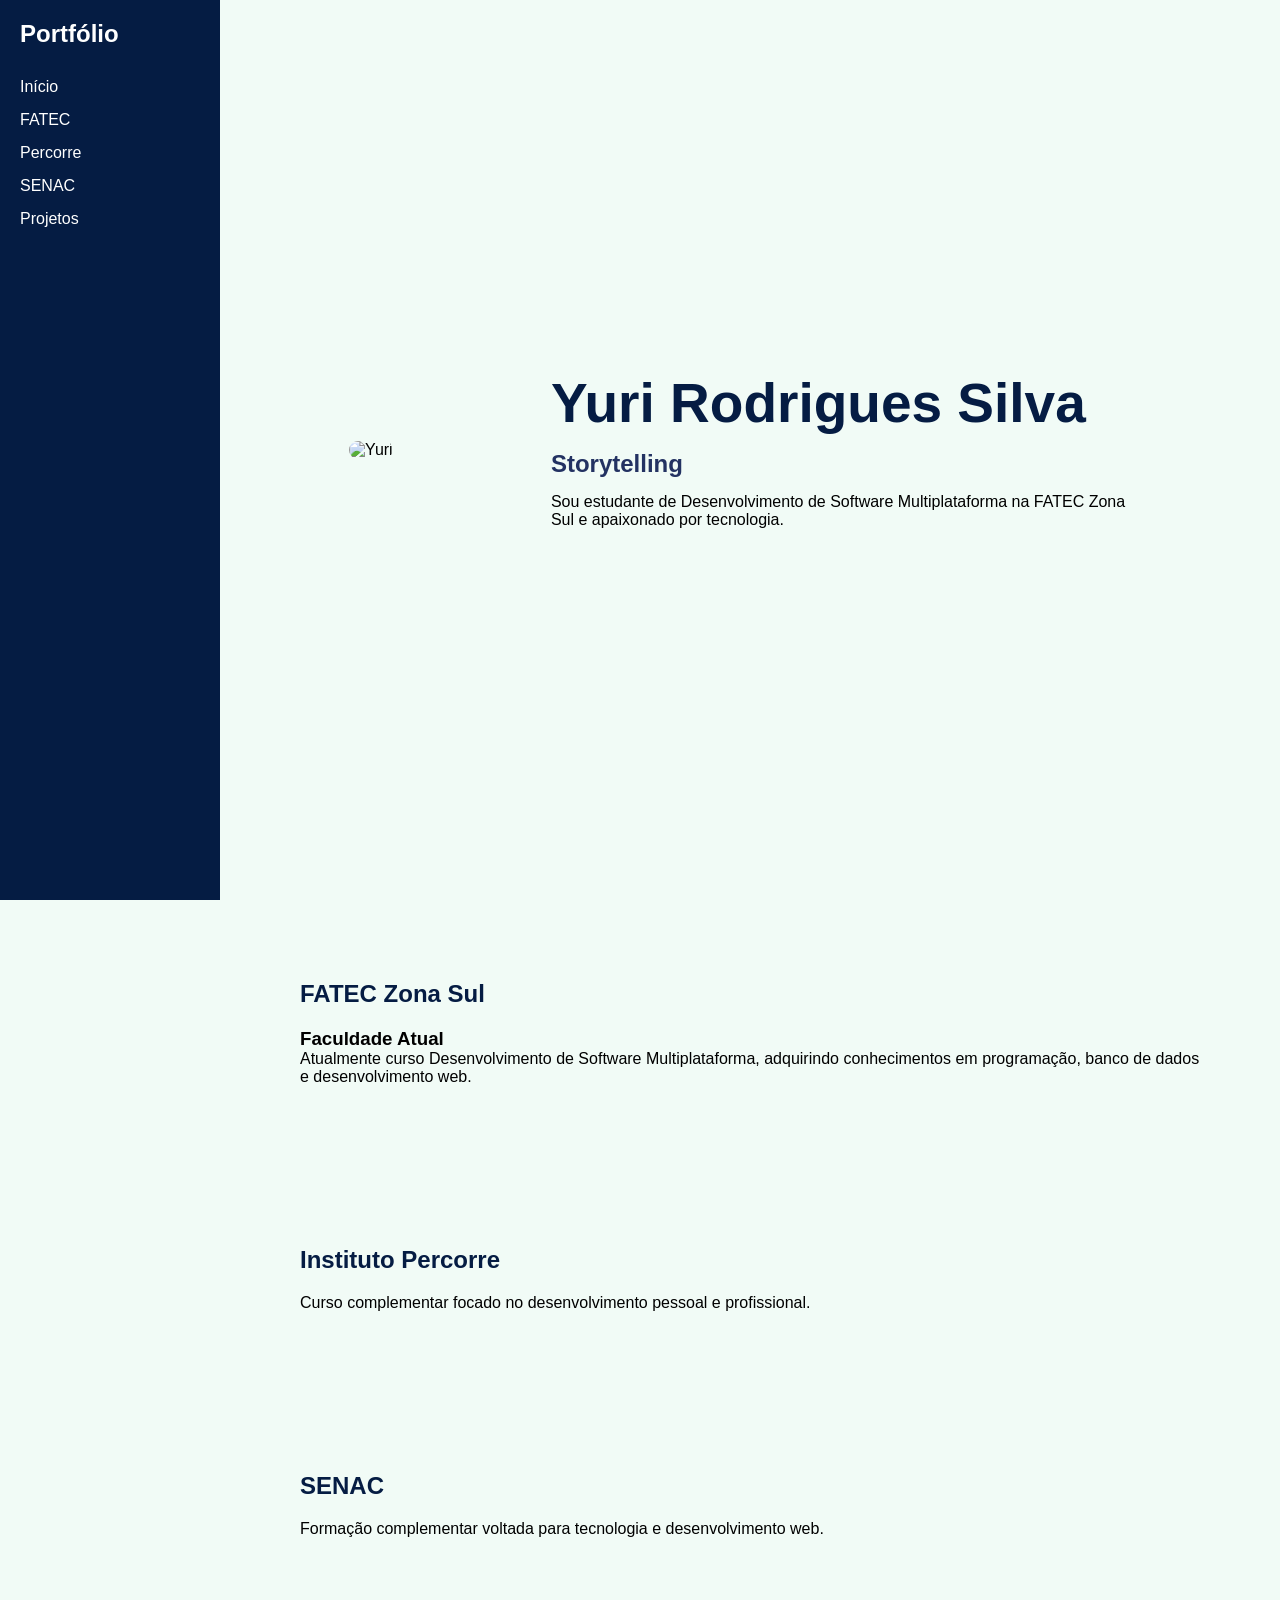
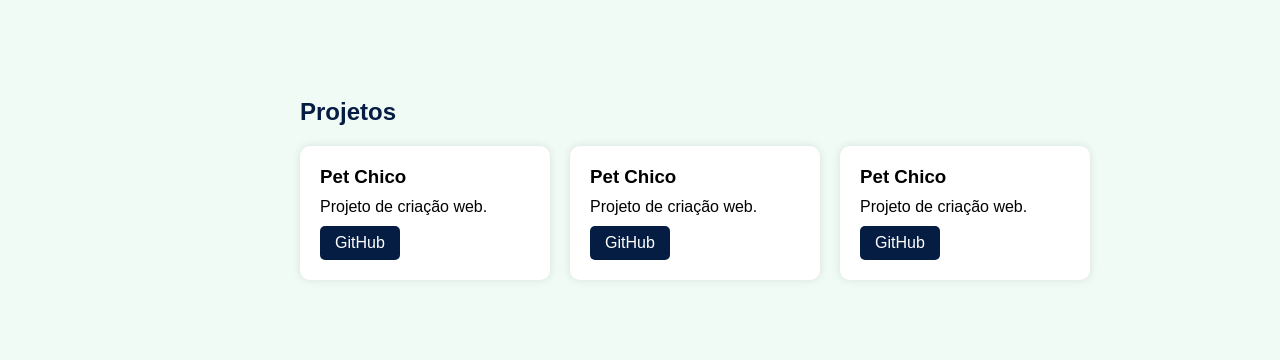
==== MeuPortifolio/index.html @ cc465d42 "Modificando a paleta de cor" ====
<!DOCTYPE html>
<html lang="pt-br">
<head>
    <meta charset="UTF-8">
    <meta name="viewport" content="width=device-width, initial-scale=1.0">
    <title>Portfólio - Yuri Rodrigues Silva</title>
    <link rel="stylesheet" href="style.css">
</head>
<body>

    <nav class="menu">
        <h2>Portfólio</h2>

        <a href="#inicio">Início</a>
        <a href="#fatec">FATEC</a>
        <a href="#percorre">Percorre</a>
        <a href="#senac">SENAC</a>
        <a href="#projetos">Projetos</a>
    </nav>

    <main>

        <section id="inicio" class="inicio">
            <div class="foto">
                <img src="img/yuri.jpg" alt="Yuri">
            </div>

            <div class="texto">
                <h1>Yuri Rodrigues Silva</h1>
                <h2>Storytelling</h2>

                <p>
                    Sou estudante de Desenvolvimento de Software Multiplataforma
                    na FATEC Zona Sul e apaixonado por tecnologia.
                </p>
            </div>
        </section>

        <section id="fatec" class="secao">
            <h2>FATEC Zona Sul</h2>
            <h3>Faculdade Atual</h3>

            <p>
                Atualmente curso Desenvolvimento de Software Multiplataforma,
                adquirindo conhecimentos em programação, banco de dados e
                desenvolvimento web.
            </p>
        </section>

        <section id="percorre" class="secao">
            <h2>Instituto Percorre</h2>

            <p>
                Curso complementar focado no desenvolvimento pessoal
                e profissional.
            </p>
        </section>

        <section id="senac" class="secao">
            <h2>SENAC</h2>

            <p>
                Formação complementar voltada para tecnologia
                e desenvolvimento web.
            </p>
        </section>

        <section id="projetos" class="secao">
            <h2>Projetos</h2>

            <div class="cards">

                <div class="card">
                    <h3>Pet Chico</h3>
                    <p>Projeto de criação web.</p>
                    <a href="#">GitHub</a>
                </div>

                <div class="card">
                    <h3>Pet Chico</h3>
                    <p>Projeto de criação web.</p>
                    <a href="#">GitHub</a>
                </div>

                <div class="card">
                    <h3>Pet Chico</h3>
                    <p>Projeto de criação web.</p>
                    <a href="#">GitHub</a>
                </div>

            </div>
        </section>

    </main>

    <script src="script.js"></script>

</body>
</html>
---- MeuPortifolio/style.css ----
:root{
    --azulEscuro:#051c43;
    --azul:#233262;
    --claro:#f1fbf6;
    --escuro:#301f03;
}

*{
    margin:0;
    padding:0;
    box-sizing:border-box;
}

html{
    scroll-behavior:smooth;
}

body{
    font-family:Arial, sans-serif;
    background:var(--claro);
    display:flex;
}

.menu{
    width:220px;
    height:100vh;
    background:var(--azulEscuro);
    position:fixed;
    padding:20px;
}

.menu h2{
    color:white;
    margin-bottom:30px;
}

.menu a{
    display:block;
    color:white;
    text-decoration:none;
    margin:15px 0;
}

main{
    margin-left:220px;
    width:100%;
}

.inicio{
    min-height:100vh;
    display:flex;
    align-items:center;
    justify-content:space-around;
    padding:50px;
}

.foto img{
    width:300px;
    border-radius:10px;
}

.texto{
    max-width:600px;
}

.texto h1{
    font-size:55px;
    color:var(--azulEscuro);
}

.texto h2{
    margin:15px 0;
    color:var(--azul);
}

.secao{
    padding:80px;
}

.secao h2{
    color:var(--azulEscuro);
    margin-bottom:20px;
}

.cards{
    display:flex;
    gap:20px;
    flex-wrap:wrap;
}

.card{
    width:250px;
    padding:20px;
    background:white;
    border-radius:10px;
    box-shadow:0 0 10px rgba(0,0,0,.1);
}

.card h3{
    margin-bottom:10px;
}

.card a{
    display:inline-block;
    margin-top:10px;
    text-decoration:none;
    color:white;
    background:var(--azulEscuro);
    padding:8px 15px;
    border-radius:5px;
}
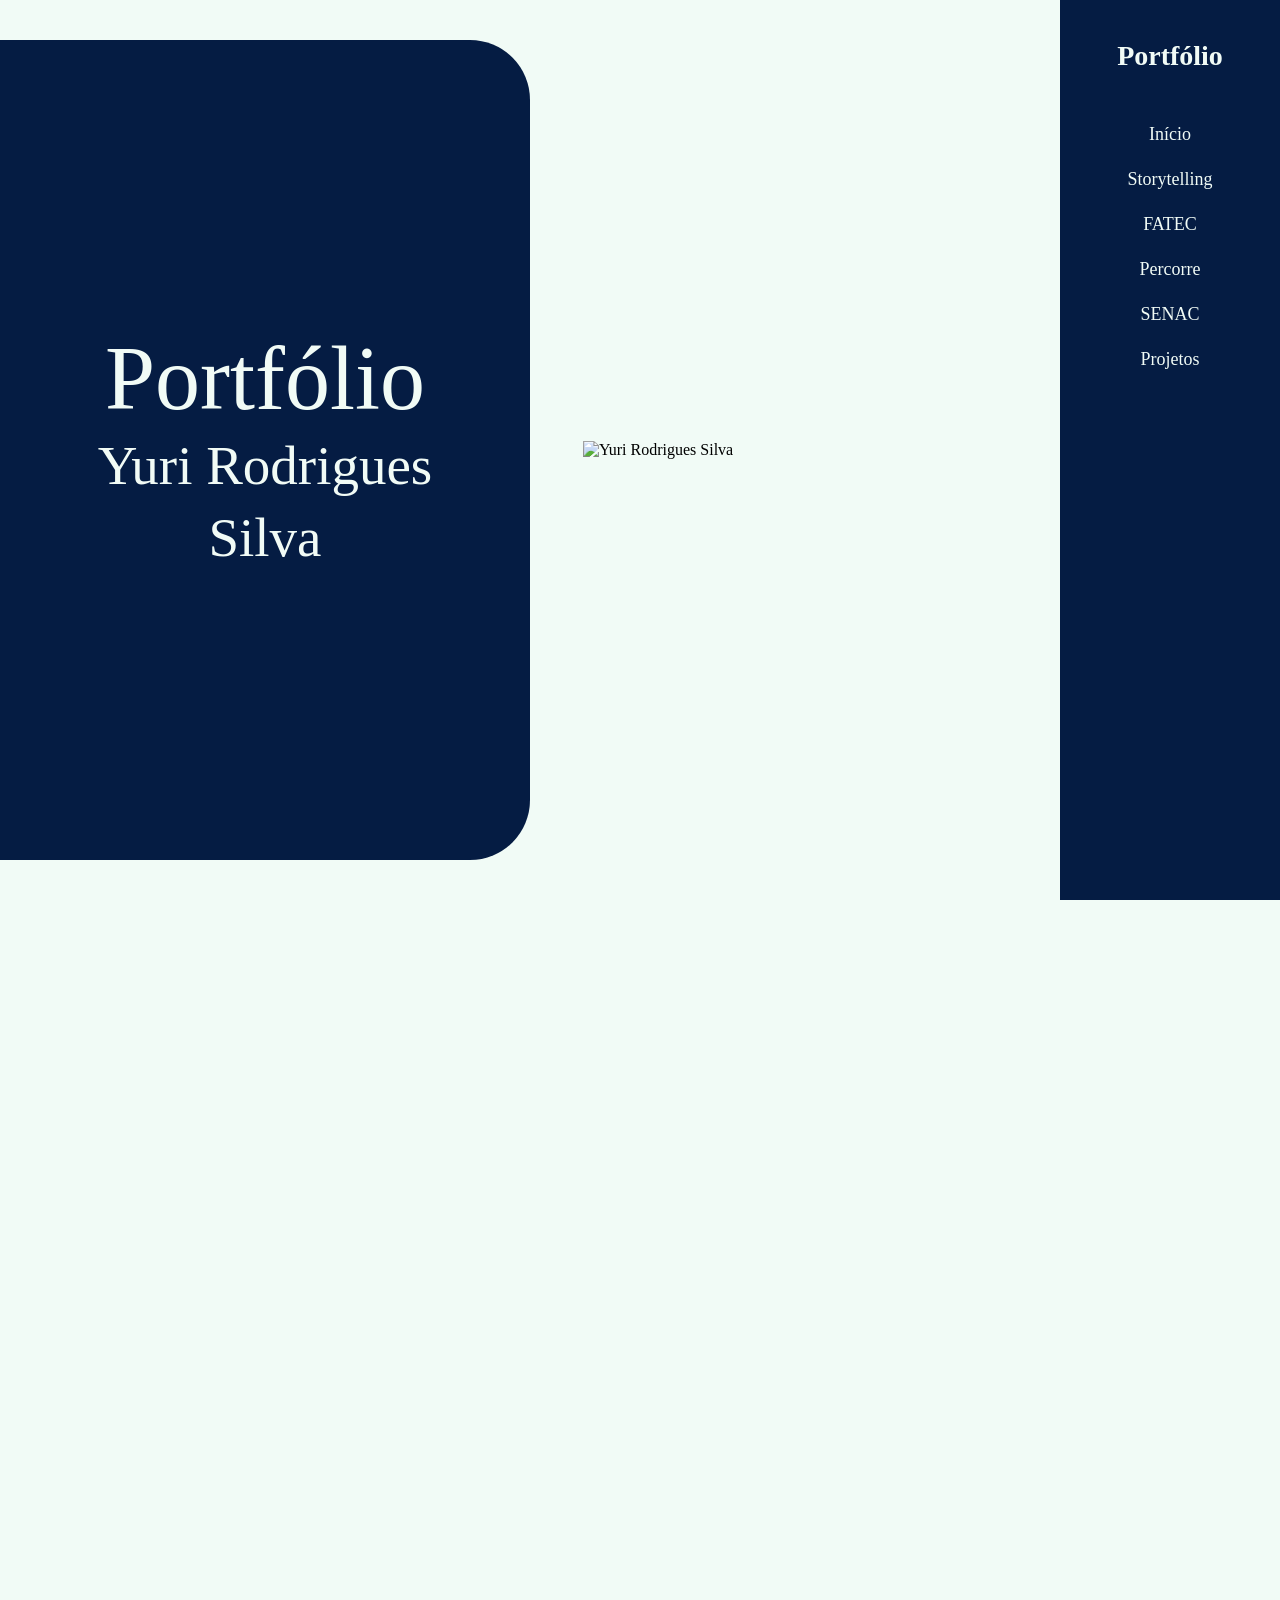
==== commit 96cbbac0: "Aterando o css" ====
--- a/MeuPortifolio/index.html
+++ b/MeuPortifolio/index.html
@@ -1,99 +1,124 @@
 <!DOCTYPE html>
-<html lang="pt-br">
+<html lang="pt-BR">
 <head>
     <meta charset="UTF-8">
     <meta name="viewport" content="width=device-width, initial-scale=1.0">
     <title>Portfólio - Yuri Rodrigues Silva</title>
-    <link rel="stylesheet" href="style.css">
+<link rel="stylesheet" href="style.css">
+<link href="https://fonts.googleapis.com/css2?family=Playfair+Display:wght@400;600;700&display=swap"
+    rel="stylesheet">
 </head>
 <body>
-
-    <nav class="menu">
-        <h2>Portfólio</h2>
-
-        <a href="#inicio">Início</a>
-        <a href="#fatec">FATEC</a>
-        <a href="#percorre">Percorre</a>
-        <a href="#senac">SENAC</a>
-        <a href="#projetos">Projetos</a>
-    </nav>
-
-    <main>
-
-        <section id="inicio" class="inicio">
-            <div class="foto">
-                <img src="img/yuri.jpg" alt="Yuri">
+<nav class="menu-lateral">
+    <h2>Portfólio</h2>
+    <a href="#inicio">Início</a>
+    <a href="#storytelling">Storytelling</a>
+    <a href="#fatec">FATEC</a>
+    <a href="#percorre">Percorre</a>
+    <a href="#senac">SENAC</a>
+    <a href="#projetos">Projetos</a>
+</nav>
+<main>
+    <!-- CAPA -->
+    <section id="inicio" class="inicio">
+        <div class="bloco-azul">
+            <h1>Portfólio</h1>
+            <h2>
+                Yuri Rodrigues
+                <br>
+                Silva
+            </h2>
+        </div>
+        <div class="foto">
+            <img src="img/yuri.jpg" alt="Yuri Rodrigues Silva">
+        </div>
+    </section>
+    <!-- STORYTELLING -->
+    <section id="storytelling" class="secao">
+        <h1>Yuri Rodrigues Silva</h1>
+        <h2>Storytelling</h2>
+        <div class="conteudo">
+            <img src="img/yuri.jpg" alt="Yuri">
+            <p>
+                Sou estudante de Desenvolvimento de Software Multiplataforma
+                na FATEC Zona Sul e apaixonado por tecnologia.
+                Busco constantemente aprender novas ferramentas,
+                aprimorar minhas habilidades em programação,
+                desenvolvimento web e inovação.
+            </p>
+        </div>
+    </section>
+    <!-- FATEC -->
+    <section id="fatec" class="secao">
+        <h1>FATEC Zona Sul</h1>
+        <h2>Faculdade Atual</h2>
+        <div class="conteudo">
+            <p>
+                Atualmente curso Desenvolvimento de Software
+                Multiplataforma (DSM), adquirindo conhecimentos
+                em programação, banco de dados,
+                desenvolvimento web e engenharia de software.
+            </p>
+            <img src="img/fatec.jpg" alt="FATEC">
+        </div>
+    </section>
+    <!-- INSTITUTO PERCORRE -->
+    <section id="percorre" class="secao">
+        <h1>Instituto Percorre</h1>
+        <h2>Curso Complementar</h2>
+        <div class="conteudo">
+            <img src="img/percorre.jpg" alt="Instituto Percorre">
+            <p>
+                Formação complementar focada no desenvolvimento
+                pessoal, profissional e preparação para o mercado
+                de trabalho.
+            </p>
+        </div>
+    </section>
+    <!-- SENAC -->
+    <section id="senac" class="secao">
+        <h1>SENAC</h1>
+        <h2>Curso Complementar</h2>
+        <div class="conteudo">
+            <p>
+                Curso voltado para tecnologia e desenvolvimento,
+                ampliando conhecimentos e habilidades práticas.
+            </p>
+            <img src="img/senac.jpg" alt="SENAC">
+        </div>
+    </section>
+    <!-- PROJETOS -->
+    <section id="projetos" class="secao">
+        <h1>Projetos</h1>
+        <h2>Pet Chico</h2>
+        <div class="cards">
+            <div class="card">
+                <img src="img/petchico.jpg" alt="Pet Chico">
+                <h3>Pet Chico</h3>
+                <p>
+                    Projeto de criação web utilizando HTML, CSS e JavaScript.
+                </p>
+                <a href="#">GitHub</a>
             </div>
-
-            <div class="texto">
-                <h1>Yuri Rodrigues Silva</h1>
-                <h2>Storytelling</h2>
-
+            <div class="card">
+                <img src="img/petchico.jpg" alt="Pet Chico">
+                <h3>Pet Chico</h3>
                 <p>
-                    Sou estudante de Desenvolvimento de Software Multiplataforma
-                    na FATEC Zona Sul e apaixonado por tecnologia.
+                    Projeto de criação web utilizando HTML, CSS e JavaScript.
                 </p>
+                <a href="#">GitHub</a>
             </div>
-        </section>
-
-        <section id="fatec" class="secao">
-            <h2>FATEC Zona Sul</h2>
-            <h3>Faculdade Atual</h3>
-
-            <p>
-                Atualmente curso Desenvolvimento de Software Multiplataforma,
-                adquirindo conhecimentos em programação, banco de dados e
-                desenvolvimento web.
-            </p>
-        </section>
-
-        <section id="percorre" class="secao">
-            <h2>Instituto Percorre</h2>
-
-            <p>
-                Curso complementar focado no desenvolvimento pessoal
-                e profissional.
-            </p>
-        </section>
-
-        <section id="senac" class="secao">
-            <h2>SENAC</h2>
-
-            <p>
-                Formação complementar voltada para tecnologia
-                e desenvolvimento web.
-            </p>
-        </section>
-
-        <section id="projetos" class="secao">
-            <h2>Projetos</h2>
-
-            <div class="cards">
-
-                <div class="card">
-                    <h3>Pet Chico</h3>
-                    <p>Projeto de criação web.</p>
-                    <a href="#">GitHub</a>
-                </div>
-
-                <div class="card">
-                    <h3>Pet Chico</h3>
-                    <p>Projeto de criação web.</p>
-                    <a href="#">GitHub</a>
-                </div>
-
-                <div class="card">
-                    <h3>Pet Chico</h3>
-                    <p>Projeto de criação web.</p>
-                    <a href="#">GitHub</a>
-                </div>
-
+            <div class="card">
+                <img src="img/petchico.jpg" alt="Pet Chico">
+                <h3>Pet Chico</h3>
+                <p>
+                    Projeto de criação web utilizando HTML, CSS e JavaScript.
+                </p>
+                <a href="#">GitHub</a>
             </div>
-        </section>
-
-    </main>
-
-    <script src="script.js"></script>
-
+        </div>
+    </section>
+</main>
+<script src="script.js"></script>
 </body>
 </html>
--- a/MeuPortifolio/style.css
+++ b/MeuPortifolio/style.css
@@ -1,111 +1,253 @@
-:root{
-    --azulEscuro:#051c43;
-    --azul:#233262;
-    --claro:#f1fbf6;
-    --escuro:#301f03;
-}
-
 *{
+margin:0;
+padding:0;
+box-sizing:border-box;
+}
+
+html{
+scroll-behavior:smooth;
+}
+
+body{
+background:#f1fbf6;
+font-family:‘Playfair Display’, serif;
+overflow-x:hidden;
+}
+
+/* MENU LATERAL */
+
+.menu-lateral{
+position:fixed;
+right:0;
+top:0;
+
+width:220px;
+height:100vh;
+background:#051c43;
+display:flex;
+flex-direction:column;
+align-items:center;
+padding-top:40px;
+z-index:1000;
+
+}
+
+.menu-lateral h2{
+color:#f1fbf6;
+margin-bottom:40px;
+font-size:28px;
+}
+
+.menu-lateral a{
+color:#f1fbf6;
+text-decoration:none;
+margin:12px 0;
+font-size:18px;
+transition:0.3s;
+}
+
+.menu-lateral a:hover{
+transform:scale(1.05);
+}
+
+/* CONTEÚDO */
+
+main{
+margin-right:220px;
+}
+
+/* CAPA */
+
+.inicio{
+min-height:100vh;
+
+display:grid;
+grid-template-columns:1fr 1fr;
+background:#f1fbf6;
+
+}
+
+.bloco-azul{
+
+background:#051c43;
+color:#f1fbf6;
+display:flex;
+flex-direction:column;
+justify-content:center;
+align-items:center;
+border-top-right-radius:60px;
+border-bottom-right-radius:60px;
+margin:40px 0;
+
+}
+
+.bloco-azul h1{
+font-size:90px;
+font-weight:400;
+}
+
+.bloco-azul h2{
+font-size:55px;
+text-align:center;
+font-weight:400;
+line-height:1.3;
+}
+
+.foto{
+display:flex;
+justify-content:center;
+align-items:center;
+}
+
+.foto img{
+width:450px;
+max-width:80%;
+}
+
+/* SEÇÕES */
+
+.secao{
+min-height:100vh;
+padding:80px;
+}
+
+.secao h1{
+text-align:center;
+color:#051c43;
+font-size:70px;
+margin-bottom:10px;
+}
+
+.secao h2{
+text-align:center;
+color:#233262;
+font-size:35px;
+margin-bottom:50px;
+font-weight:400;
+}
+
+.conteudo{
+display:flex;
+justify-content:center;
+align-items:center;
+gap:60px;
+flex-wrap:wrap;
+}
+
+.conteudo img{
+width:300px;
+border-radius:15px;
+}
+
+.conteudo p{
+max-width:600px;
+font-size:20px;
+line-height:1.8;
+text-align:justify;
+}
+
+/* PROJETOS */
+
+.cards{
+display:flex;
+justify-content:center;
+gap:30px;
+flex-wrap:wrap;
+}
+
+.card{
+width:320px;
+
+background:white;
+border-radius:20px;
+padding:25px;
+text-align:center;
+box-shadow:0 5px 15px rgba(0,0,0,0.1);
+
+}
+
+.card img{
+width:100%;
+border-radius:12px;
+margin-bottom:15px;
+}
+
+.card h3{
+color:#051c43;
+margin-bottom:10px;
+}
+
+.card p{
+margin-bottom:20px;
+line-height:1.6;
+}
+
+.card a{
+display:inline-block;
+
+padding:10px 20px;
+background:#051c43;
+color:white;
+text-decoration:none;
+border-radius:10px;
+
+}
+
+.card a:hover{
+background:#233262;
+}
+
+/* ANIMAÇÕES */
+
+.secao{
+opacity:0;
+transform:translateY(50px);
+transition:1s;
+}
+
+.secao.mostrar{
+opacity:1;
+transform:translateY(0);
+}
+
+/* RESPONSIVO */
+
+@media(max-width:1000px){
+
+.menu-lateral{
+    width:100%;
+    height:auto;
+    position:relative;
+    flex-direction:row;
+    justify-content:center;
+    gap:20px;
+    padding:20px;
+}
+main{
+    margin-right:0;
+}
+.inicio{
+    grid-template-columns:1fr;
+}
+.bloco-azul{
+    border-radius:0;
     margin:0;
-    padding:0;
-    box-sizing:border-box;
-}
-
-html{
-    scroll-behavior:smooth;
-}
-
-body{
-    font-family:Arial, sans-serif;
-    background:var(--claro);
-    display:flex;
-}
-
-.menu{
+    min-height:50vh;
+}
+.bloco-azul h1{
+    font-size:60px;
+}
+.bloco-azul h2{
+    font-size:40px;
+}
+.secao{
+    padding:40px 20px;
+}
+.secao h1{
+    font-size:45px;
+}
+.conteudo img{
     width:220px;
-    height:100vh;
-    background:var(--azulEscuro);
-    position:fixed;
-    padding:20px;
-}
-
-.menu h2{
-    color:white;
-    margin-bottom:30px;
-}
-
-.menu a{
-    display:block;
-    color:white;
-    text-decoration:none;
-    margin:15px 0;
-}
-
-main{
-    margin-left:220px;
-    width:100%;
-}
-
-.inicio{
-    min-height:100vh;
-    display:flex;
-    align-items:center;
-    justify-content:space-around;
-    padding:50px;
-}
-
-.foto img{
-    width:300px;
-    border-radius:10px;
-}
-
-.texto{
-    max-width:600px;
-}
-
-.texto h1{
-    font-size:55px;
-    color:var(--azulEscuro);
-}
-
-.texto h2{
-    margin:15px 0;
-    color:var(--azul);
-}
-
-.secao{
-    padding:80px;
-}
-
-.secao h2{
-    color:var(--azulEscuro);
-    margin-bottom:20px;
-}
-
-.cards{
-    display:flex;
-    gap:20px;
-    flex-wrap:wrap;
-}
-
-.card{
-    width:250px;
-    padding:20px;
-    background:white;
-    border-radius:10px;
-    box-shadow:0 0 10px rgba(0,0,0,.1);
-}
-
-.card h3{
-    margin-bottom:10px;
-}
-
-.card a{
-    display:inline-block;
-    margin-top:10px;
-    text-decoration:none;
-    color:white;
-    background:var(--azulEscuro);
-    padding:8px 15px;
-    border-radius:5px;
+}
+
 }
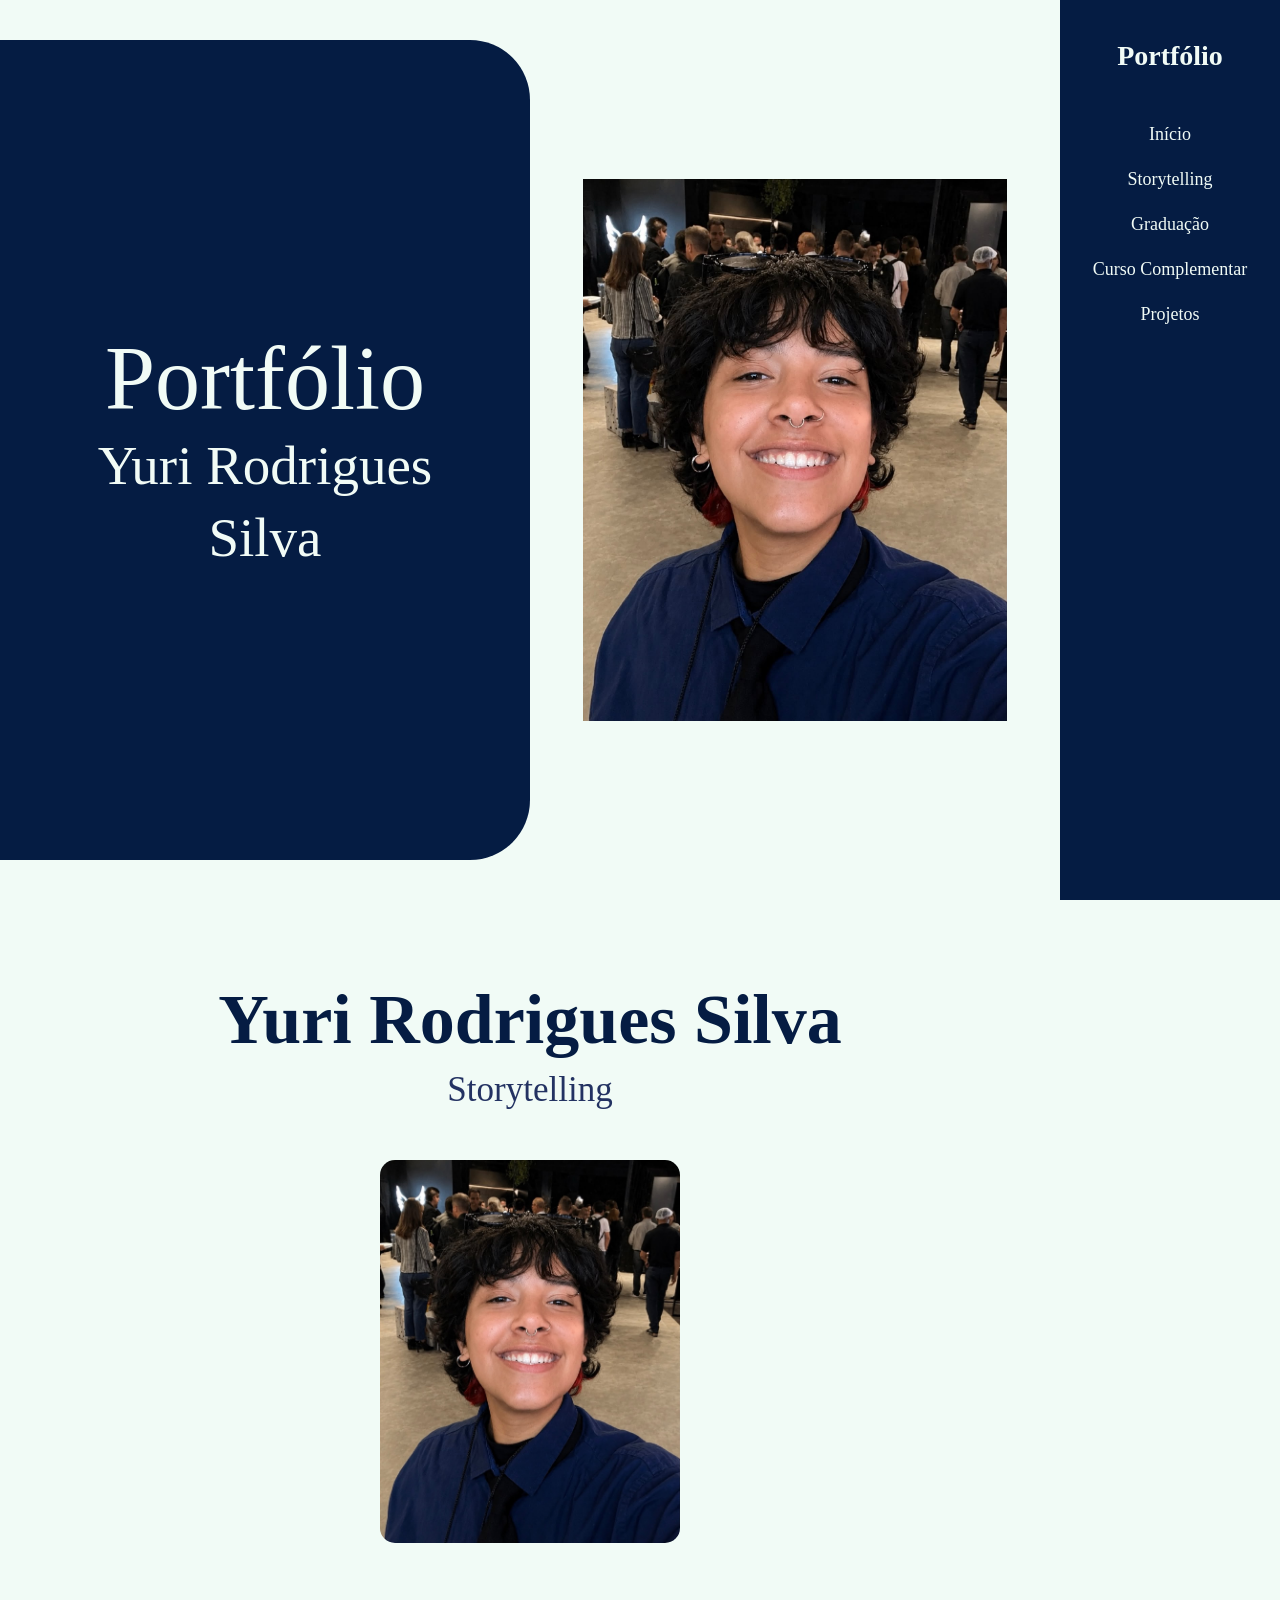
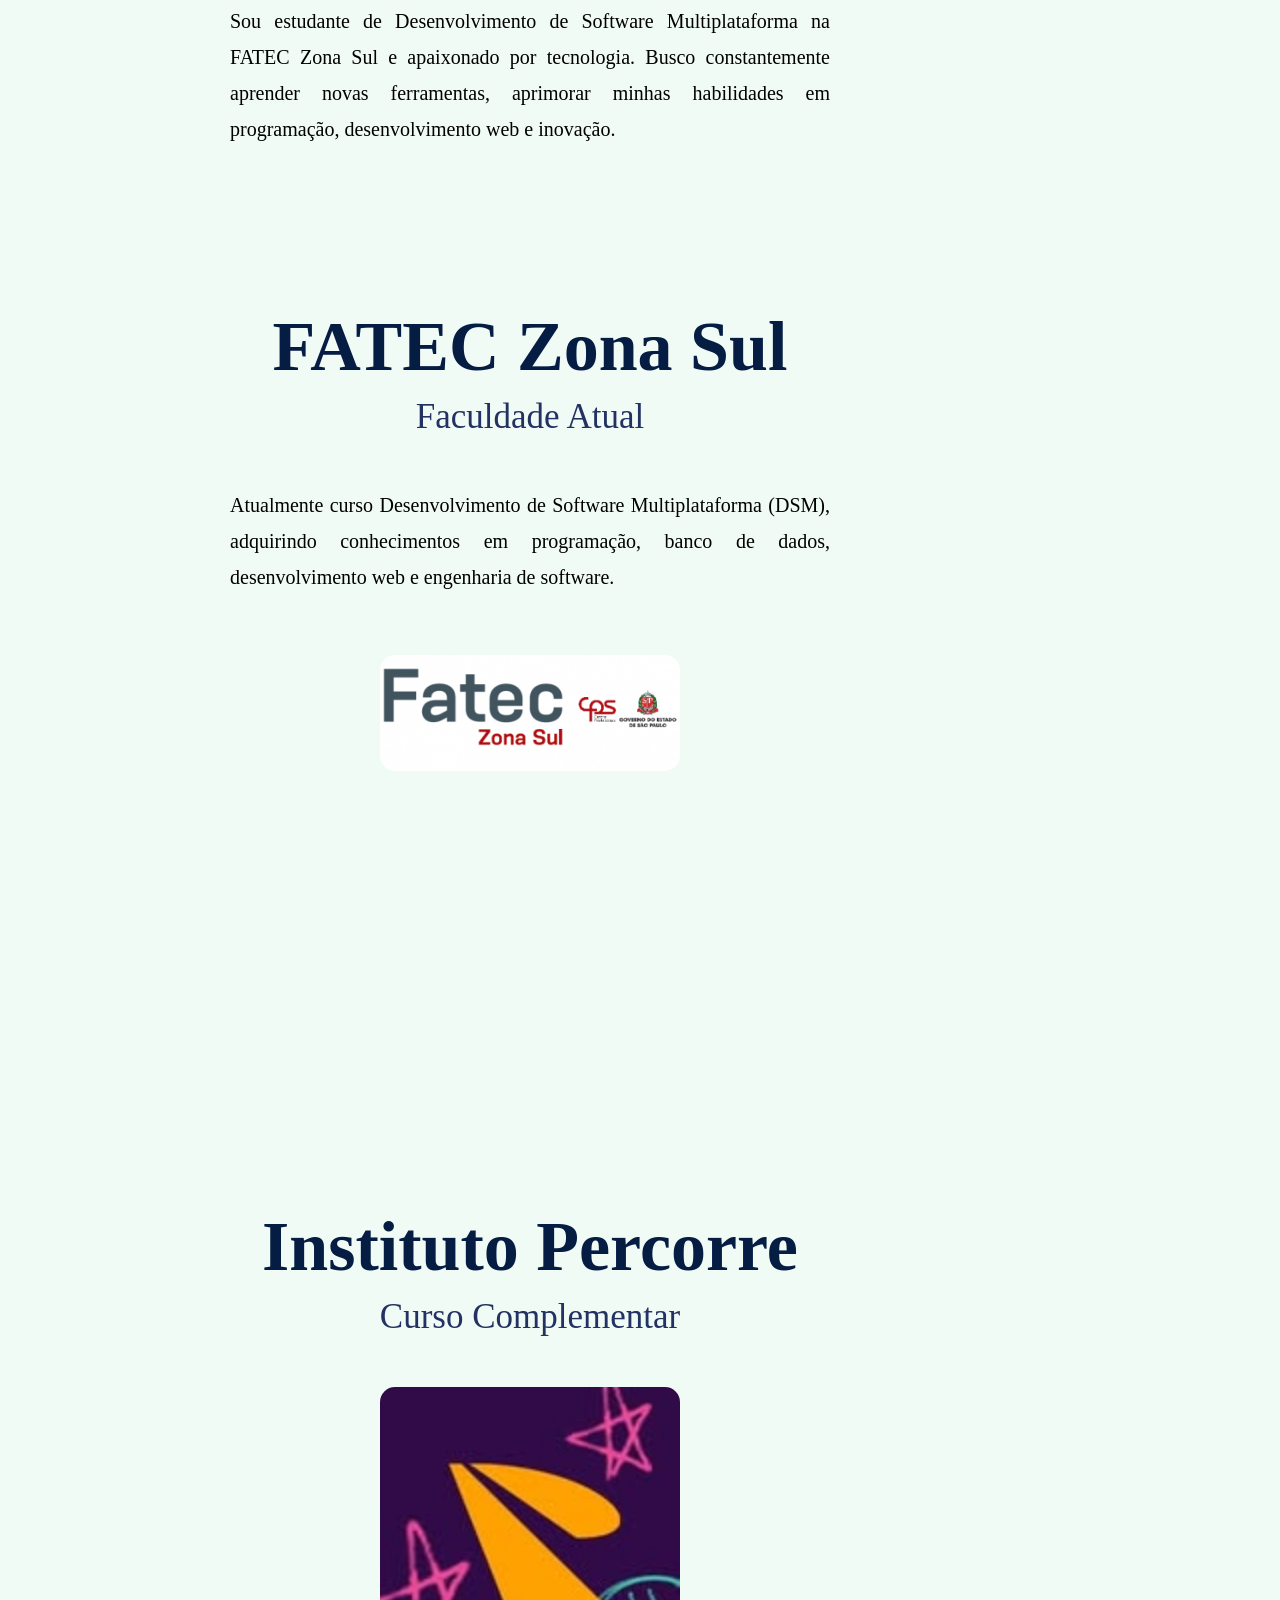
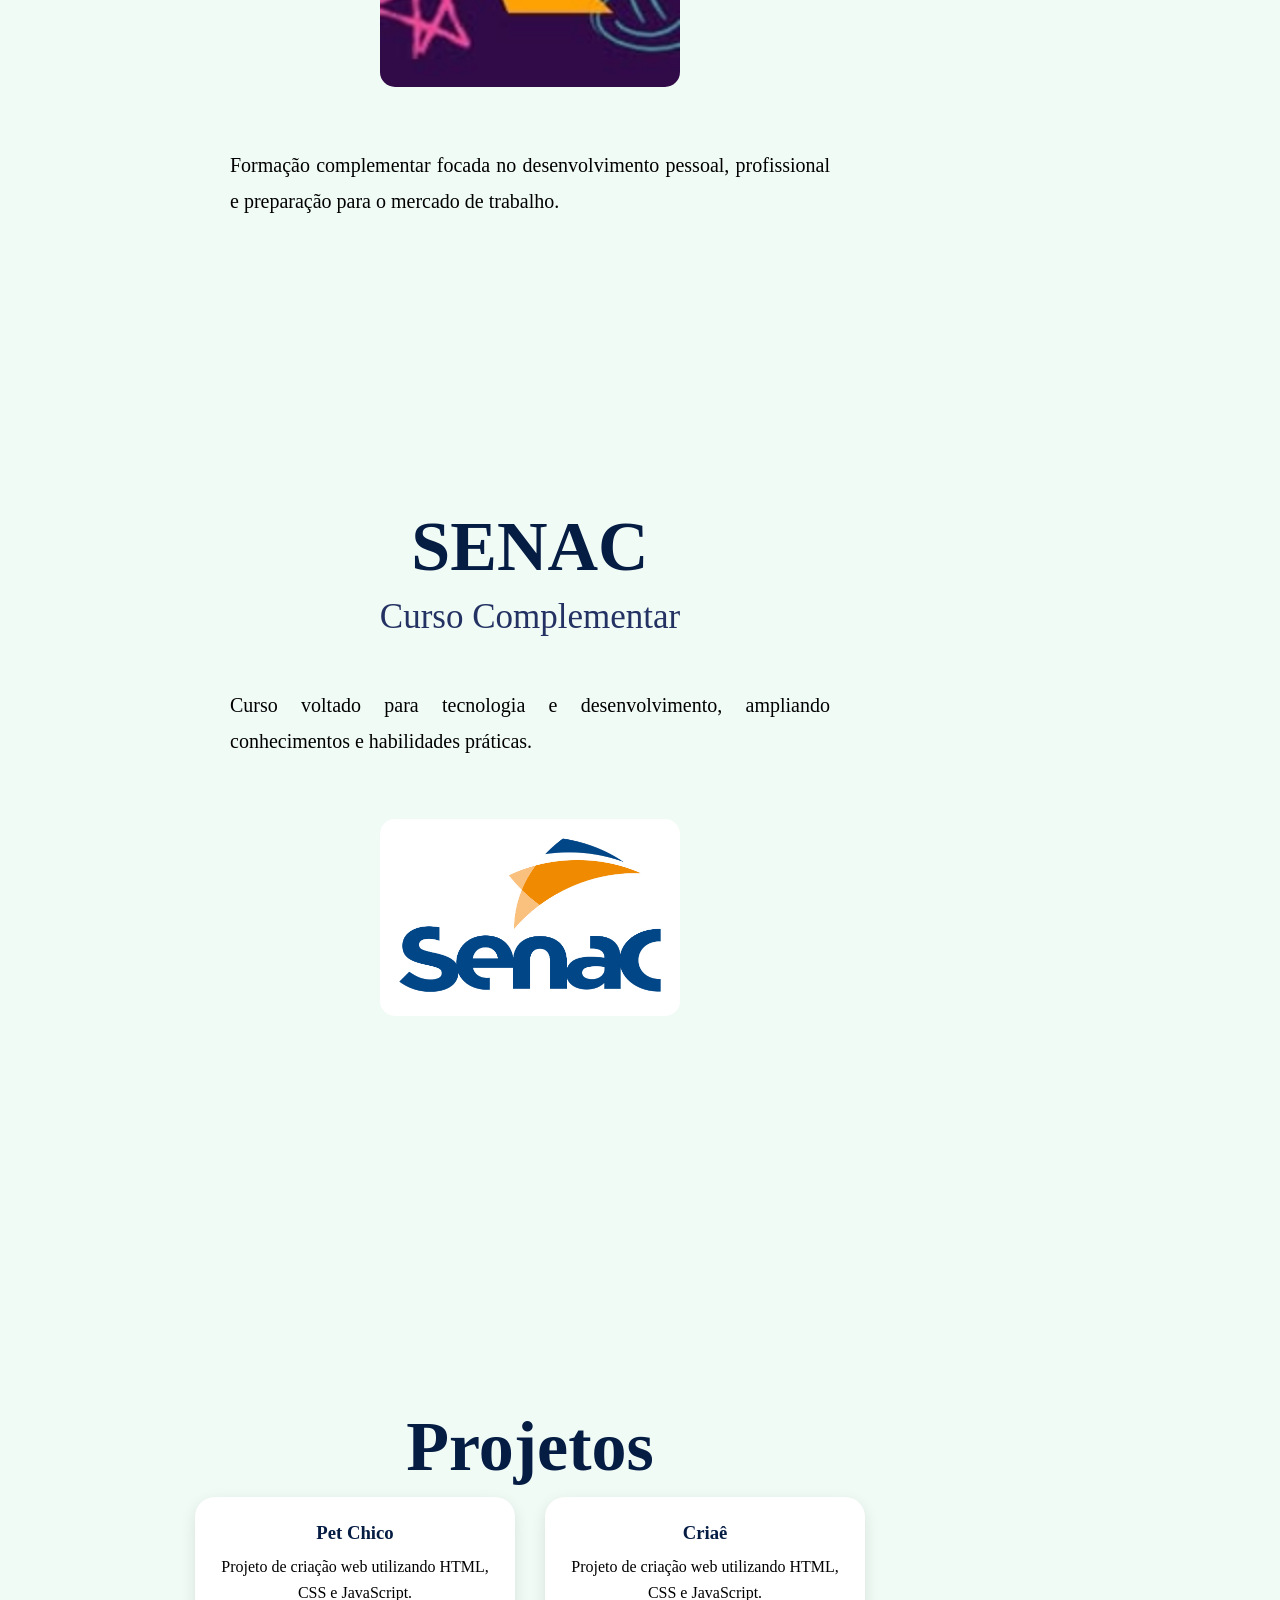
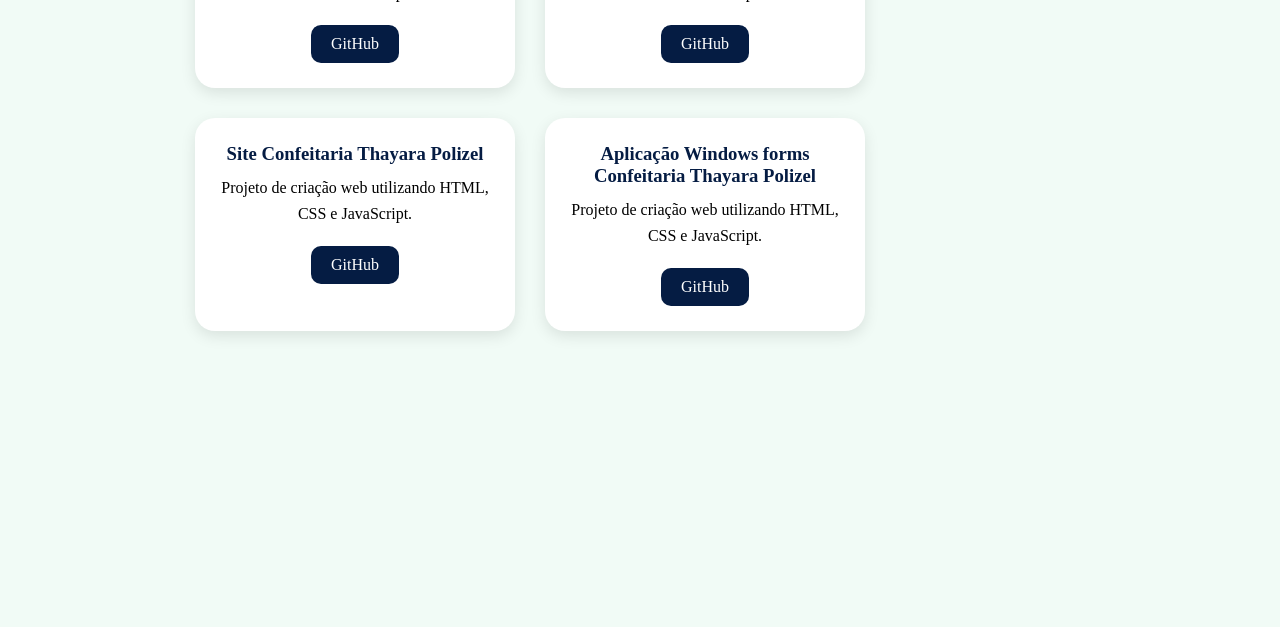
==== commit 1890715d: "Aterando o css" ====
--- a/MeuPortifolio/index.html
+++ b/MeuPortifolio/index.html
@@ -13,9 +13,8 @@
     <h2>Portfólio</h2>
     <a href="#inicio">Início</a>
     <a href="#storytelling">Storytelling</a>
-    <a href="#fatec">FATEC</a>
-    <a href="#percorre">Percorre</a>
-    <a href="#senac">SENAC</a>
+    <a href="#fatec">Graduação</a>
+    <a href="#curso">Curso Complementar</a>
     <a href="#projetos">Projetos</a>
 </nav>
 <main>
@@ -30,7 +29,7 @@
             </h2>
         </div>
         <div class="foto">
-            <img src="img/yuri.jpg" alt="Yuri Rodrigues Silva">
+            <img src="yuri.jpg" alt="Yuri Rodrigues Silva">
         </div>
     </section>
     <!-- STORYTELLING -->
@@ -38,7 +37,7 @@
         <h1>Yuri Rodrigues Silva</h1>
         <h2>Storytelling</h2>
         <div class="conteudo">
-            <img src="img/yuri.jpg" alt="Yuri">
+            <img src="yuri.jpg" alt="Yuri">
             <p>
                 Sou estudante de Desenvolvimento de Software Multiplataforma
                 na FATEC Zona Sul e apaixonado por tecnologia.
@@ -59,15 +58,15 @@
                 em programação, banco de dados,
                 desenvolvimento web e engenharia de software.
             </p>
-            <img src="img/fatec.jpg" alt="FATEC">
+            <img src="fatec.png" alt="FATEC">
         </div>
     </section>
     <!-- INSTITUTO PERCORRE -->
-    <section id="percorre" class="secao">
+    <section id="curso" class="secao">
         <h1>Instituto Percorre</h1>
         <h2>Curso Complementar</h2>
         <div class="conteudo">
-            <img src="img/percorre.jpg" alt="Instituto Percorre">
+            <img src="percorre.jpg" alt="Instituto Percorre">
             <p>
                 Formação complementar focada no desenvolvimento
                 pessoal, profissional e preparação para o mercado
@@ -76,7 +75,7 @@
         </div>
     </section>
     <!-- SENAC -->
-    <section id="senac" class="secao">
+    <section id="curso" class="secao">
         <h1>SENAC</h1>
         <h2>Curso Complementar</h2>
         <div class="conteudo">
@@ -84,33 +83,39 @@
                 Curso voltado para tecnologia e desenvolvimento,
                 ampliando conhecimentos e habilidades práticas.
             </p>
-            <img src="img/senac.jpg" alt="SENAC">
+            <img src="senac.jpg" alt="SENAC">
         </div>
     </section>
     <!-- PROJETOS -->
     <section id="projetos" class="secao">
         <h1>Projetos</h1>
-        <h2>Pet Chico</h2>
         <div class="cards">
             <div class="card">
-                <img src="img/petchico.jpg" alt="Pet Chico">
                 <h3>Pet Chico</h3>
                 <p>
                     Projeto de criação web utilizando HTML, CSS e JavaScript.
                 </p>
                 <a href="#">GitHub</a>
             </div>
+
             <div class="card">
-                <img src="img/petchico.jpg" alt="Pet Chico">
-                <h3>Pet Chico</h3>
+                <h3>Criaê</h3>
                 <p>
                     Projeto de criação web utilizando HTML, CSS e JavaScript.
                 </p>
                 <a href="#">GitHub</a>
             </div>
+
+               <div class="card">
+                <h3>Site Confeitaria Thayara Polizel</h3>
+                <p>
+                    Projeto de criação web utilizando HTML, CSS e JavaScript.
+                </p>
+                <a href="#">GitHub</a>
+            </div>
+
             <div class="card">
-                <img src="img/petchico.jpg" alt="Pet Chico">
-                <h3>Pet Chico</h3>
+                <h3>Aplicação Windows forms Confeitaria Thayara Polizel</h3>
                 <p>
                     Projeto de criação web utilizando HTML, CSS e JavaScript.
                 </p>
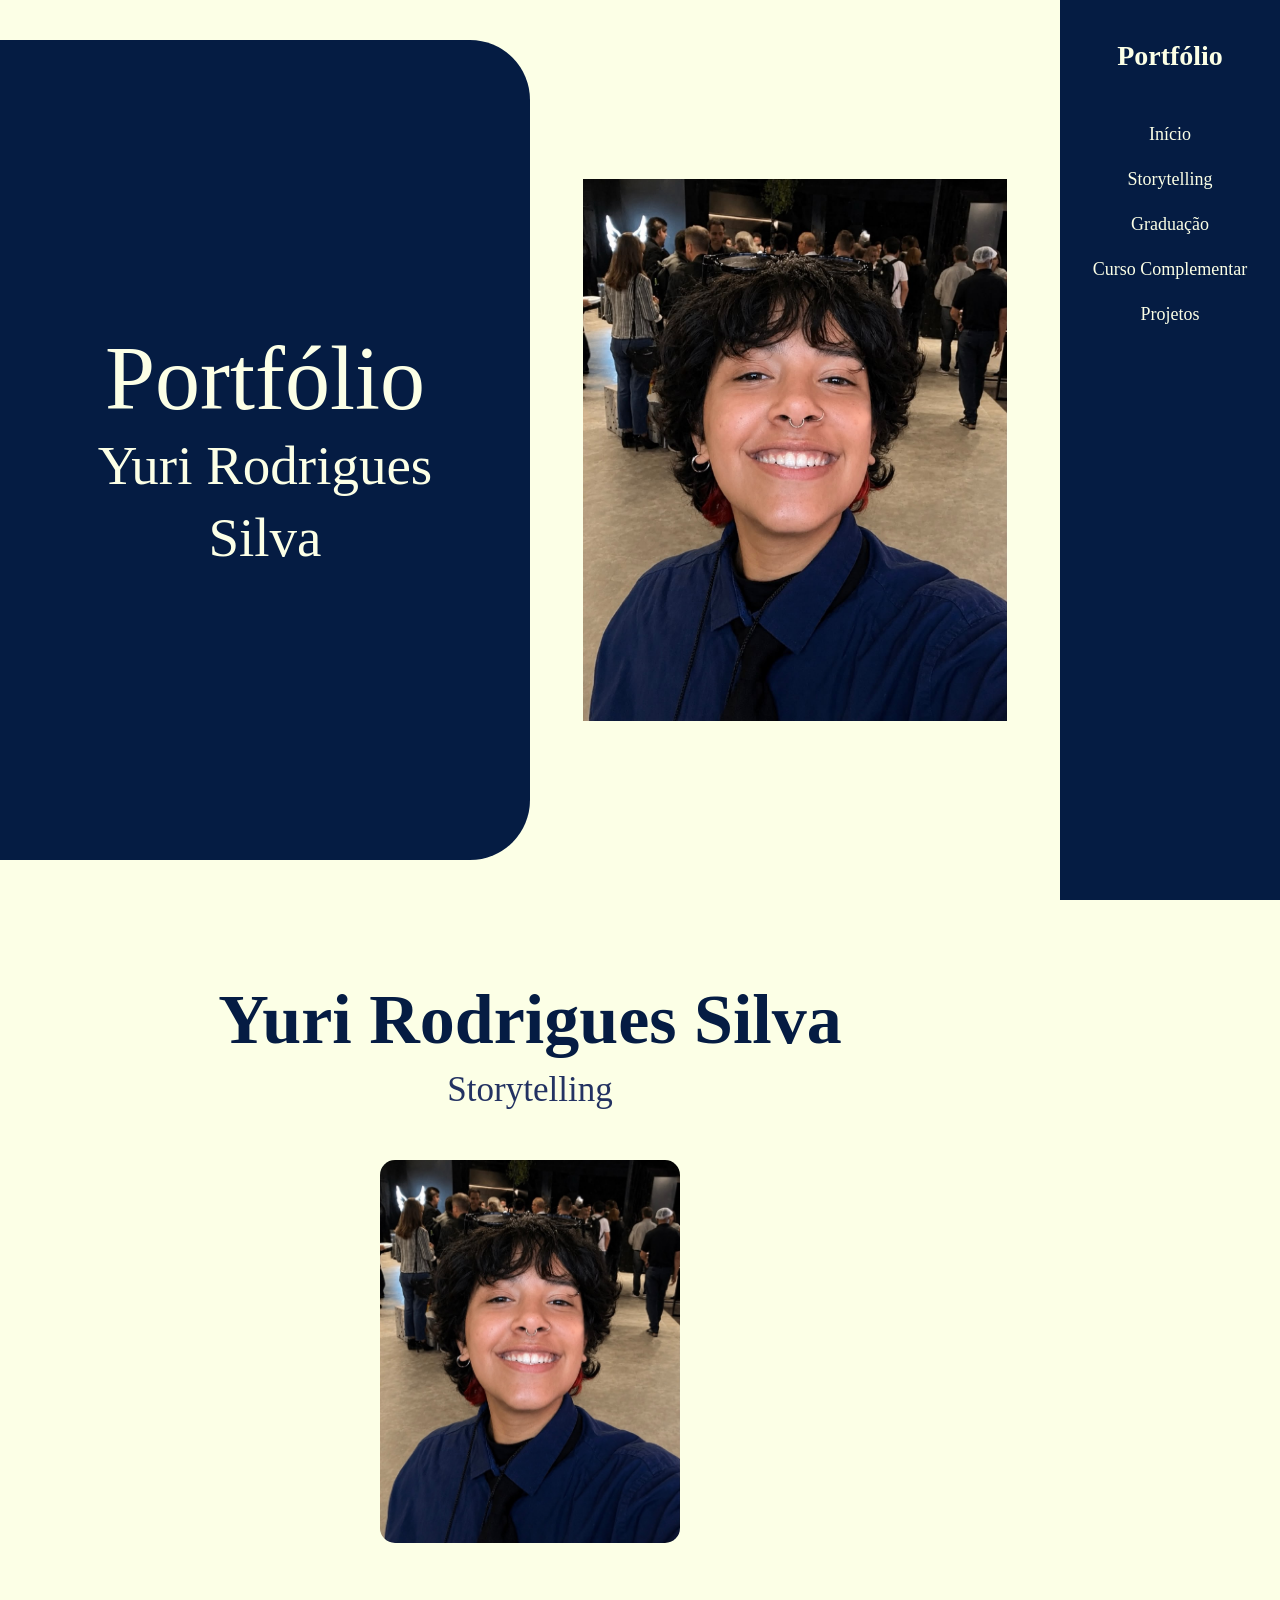
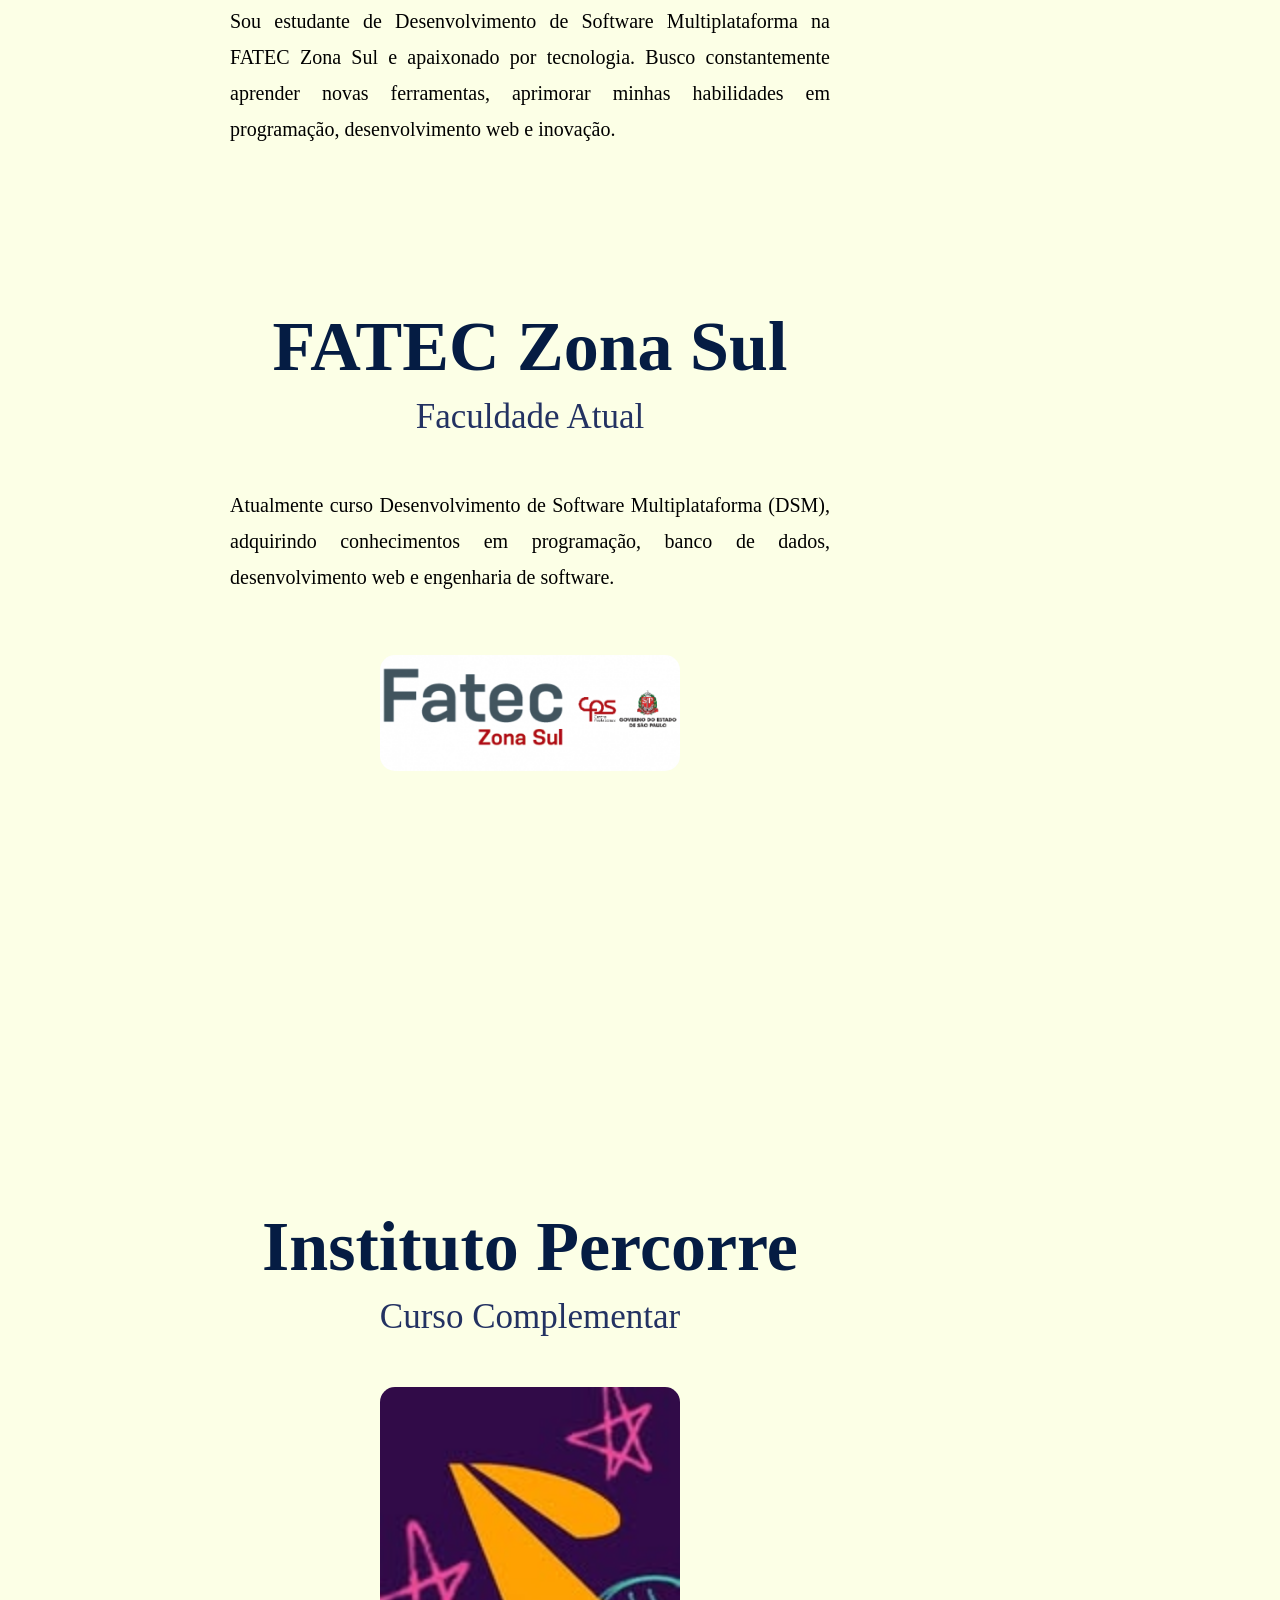
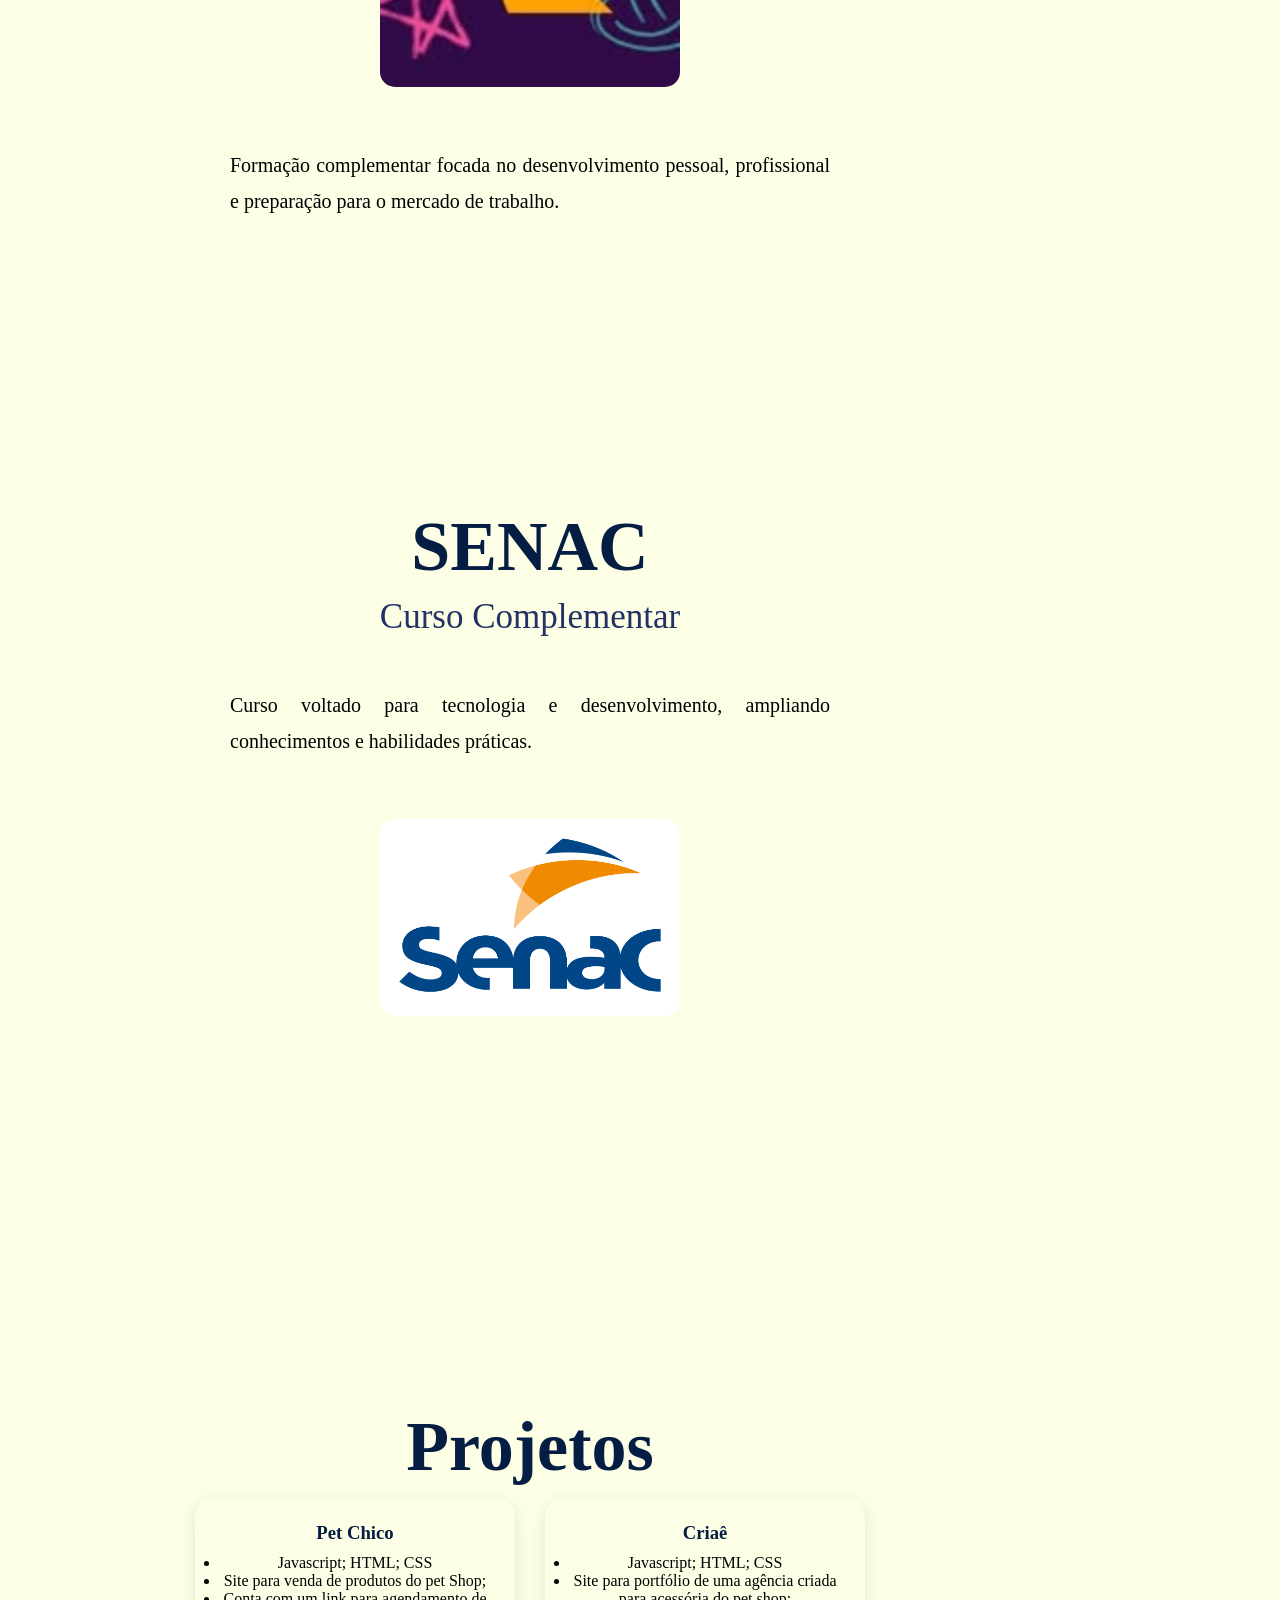
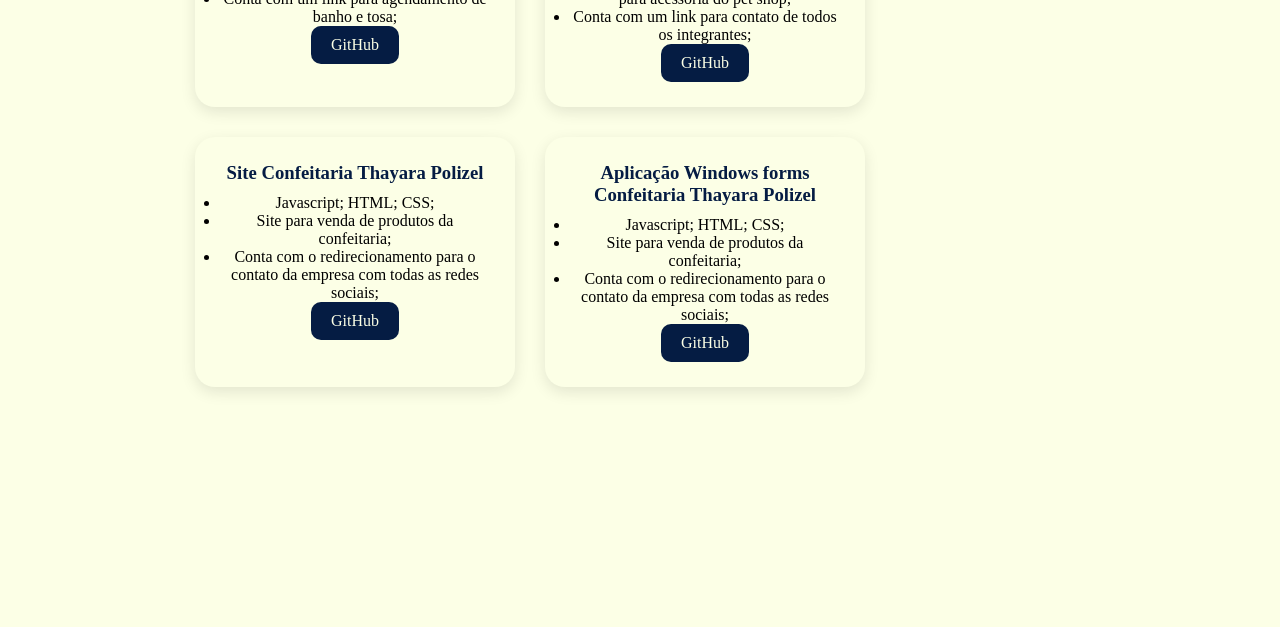
==== commit 34df3902: "Editando os cards" ====
--- a/MeuPortifolio/index.html
+++ b/MeuPortifolio/index.html
@@ -92,34 +92,44 @@
         <div class="cards">
             <div class="card">
                 <h3>Pet Chico</h3>
-                <p>
-                    Projeto de criação web utilizando HTML, CSS e JavaScript.
-                </p>
-                <a href="#">GitHub</a>
+                <ul>
+                    <li>Javascript; HTML; CSS</li>
+                    <li>Site para venda de produtos do pet Shop;</li>
+                    <li>Conta com um link para agendamento de banho e tosa;</li>
+                </ul>
+                <a href="https://pet-chico.github.io/PetChico_/">GitHub</a>
             </div>
 
             <div class="card">
                 <h3>Criaê</h3>
-                <p>
-                    Projeto de criação web utilizando HTML, CSS e JavaScript.
-                </p>
-                <a href="#">GitHub</a>
+                <ul >
+                    <li>Javascript; HTML; CSS</li>
+                    <li>Site para portfólio de uma agência criada para acessória do pet shop;</li>
+                    <li>Conta com um link para contato de todos os integrantes;</li>
+                </ul>
+                <a href="https://agenciacriae.github.io/agcria-/">GitHub</a>
             </div>
 
                <div class="card">
                 <h3>Site Confeitaria Thayara Polizel</h3>
-                <p>
-                    Projeto de criação web utilizando HTML, CSS e JavaScript.
-                </p>
-                <a href="#">GitHub</a>
+                    <ul>
+                        <li>Javascript; HTML; CSS;</li>
+                        <li> Site para venda de produtos da confeitaria;</li>
+                        <li>Conta com o redirecionamento para o contato da empresa com todas as redes
+    sociais;</li>
+                        </ul>
+                <a href="https://github.com/Yuri2902/Confeitaria-Thayara-Polizel">GitHub</a>
             </div>
 
             <div class="card">
                 <h3>Aplicação Windows forms Confeitaria Thayara Polizel</h3>
-                <p>
-                    Projeto de criação web utilizando HTML, CSS e JavaScript.
-                </p>
-                <a href="#">GitHub</a>
+               <ul>
+                        <li>Javascript; HTML; CSS;</li>
+                        <li> Site para venda de produtos da confeitaria;</li>
+                        <li>Conta com o redirecionamento para o contato da empresa com todas as redes
+    sociais;</li>
+                        </ul>
+                <a href="https://github.com/rubens-costa55/ProjetoConfeitaria">GitHub</a>
             </div>
         </div>
     </section>
--- a/MeuPortifolio/style.css
+++ b/MeuPortifolio/style.css
@@ -9,7 +9,7 @@
 }
 
 body{
-background:#f1fbf6;
+background:#fcffe6;
 font-family:‘Playfair Display’, serif;
 overflow-x:hidden;
 }
@@ -33,13 +33,13 @@
 }
 
 .menu-lateral h2{
-color:#f1fbf6;
+color:#fcffe6;
 margin-bottom:40px;
 font-size:28px;
 }
 
 .menu-lateral a{
-color:#f1fbf6;
+color:#fcffe6;
 text-decoration:none;
 margin:12px 0;
 font-size:18px;
@@ -63,14 +63,14 @@
 
 display:grid;
 grid-template-columns:1fr 1fr;
-background:#f1fbf6;
+background:#fcffe6;
 
 }
 
 .bloco-azul{
 
 background:#051c43;
-color:#f1fbf6;
+color:#fcffe6;
 display:flex;
 flex-direction:column;
 justify-content:center;
@@ -158,7 +158,7 @@
 .card{
 width:320px;
 
-background:white;
+background:#fcffe6;
 border-radius:20px;
 padding:25px;
 text-align:center;
@@ -187,7 +187,7 @@
 
 padding:10px 20px;
 background:#051c43;
-color:white;
+color:#fcffe6;
 text-decoration:none;
 border-radius:10px;
 
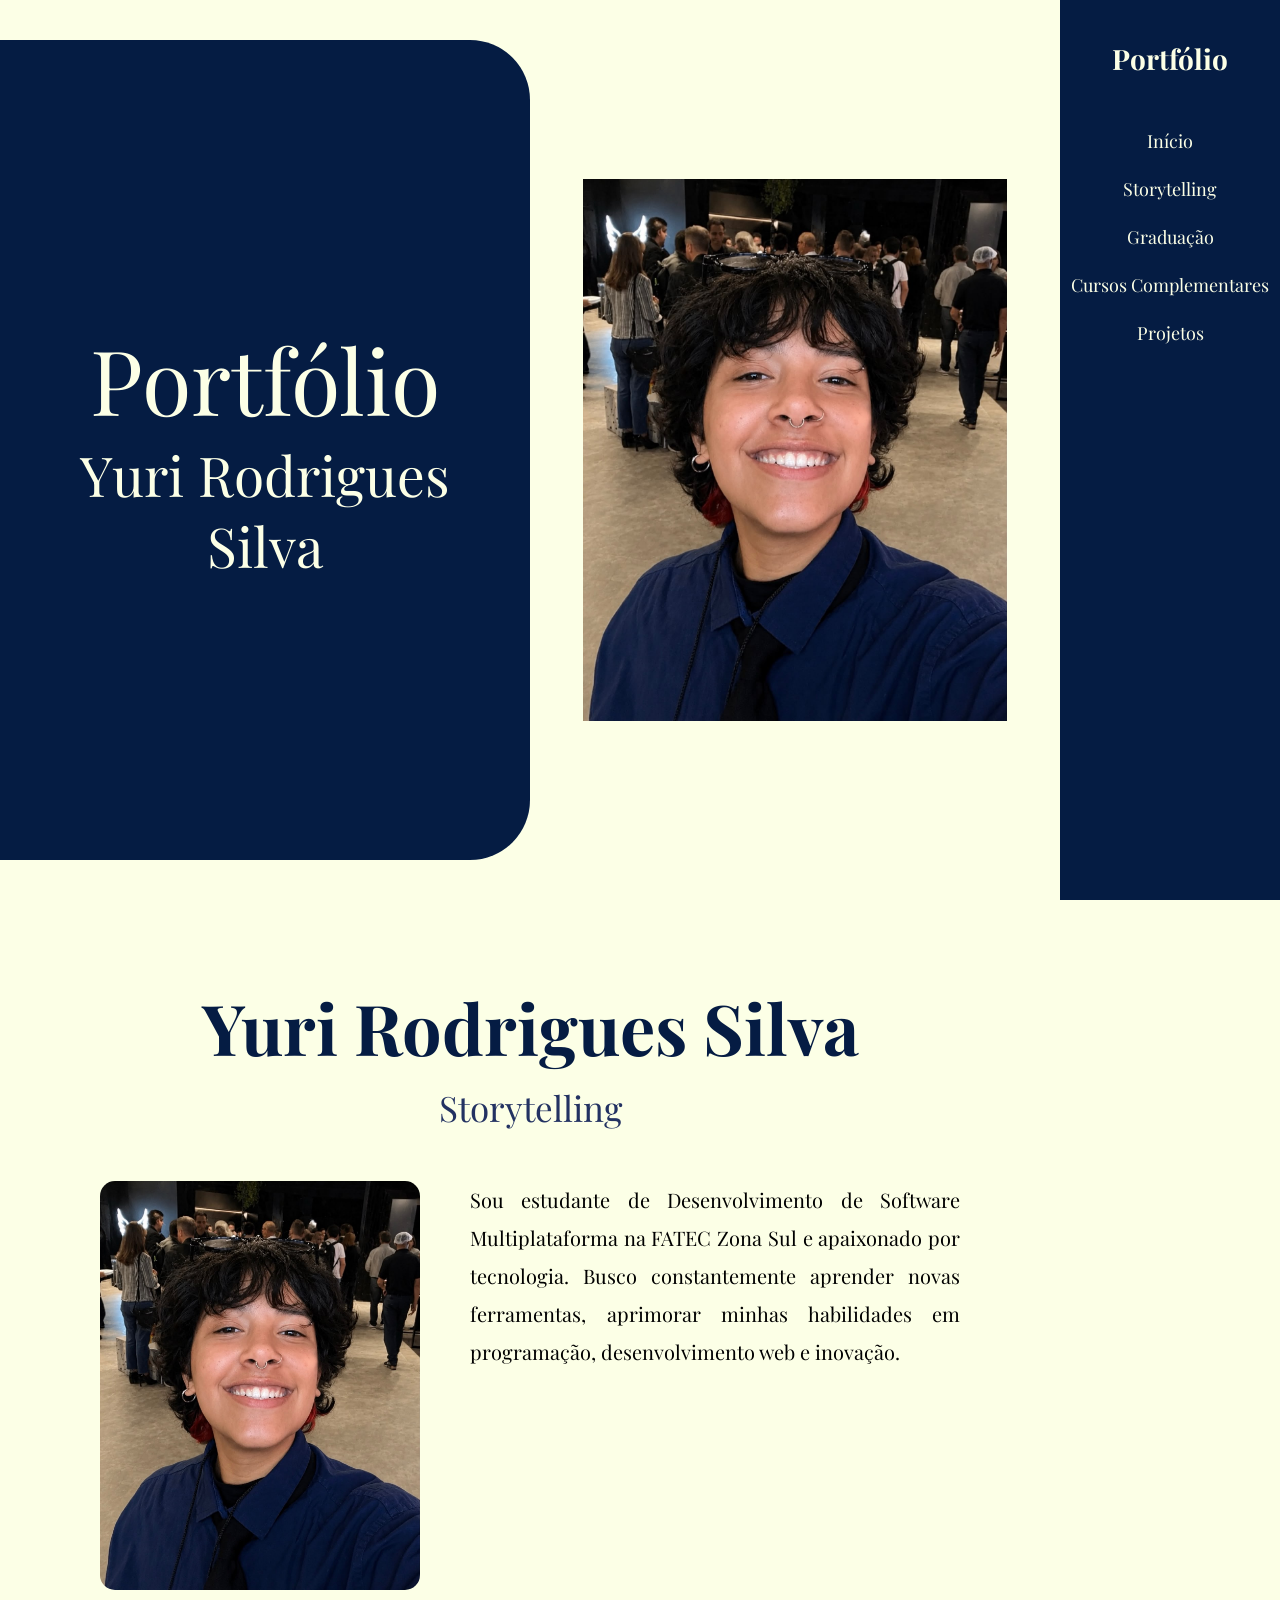
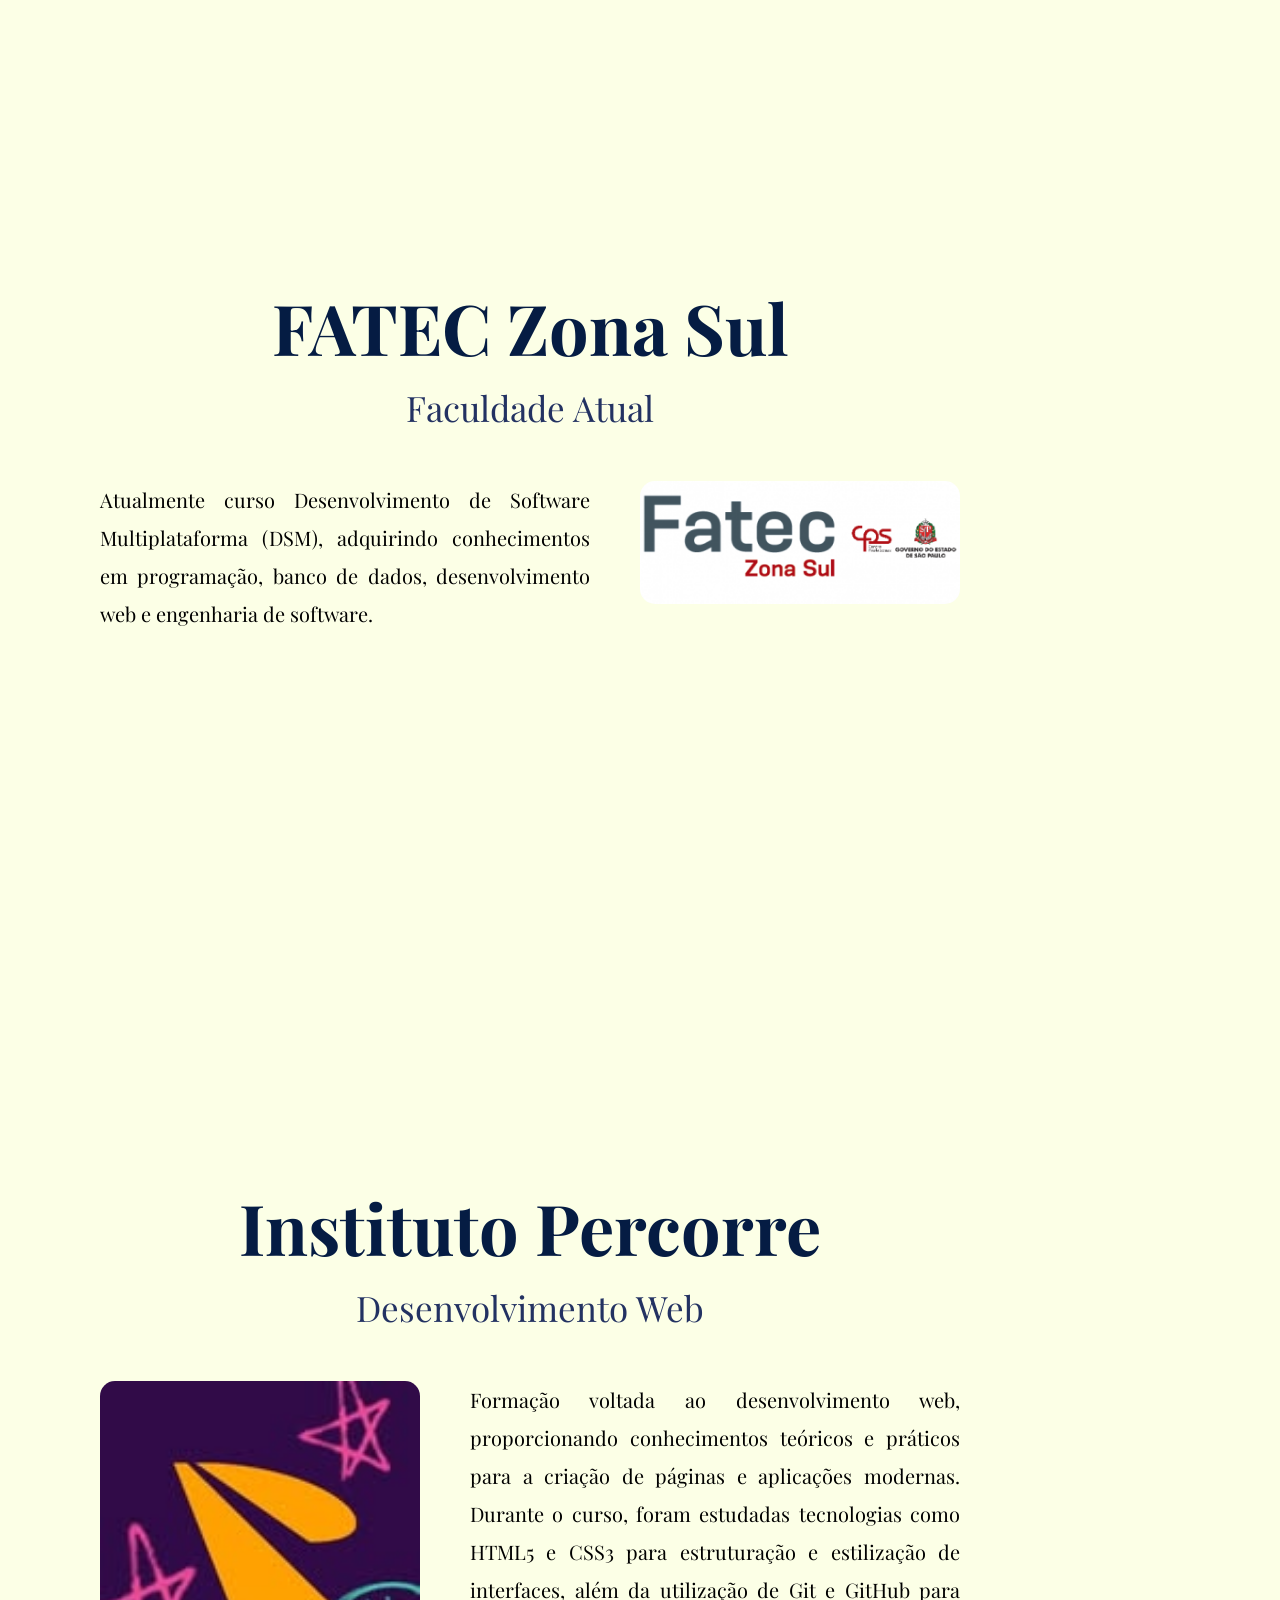
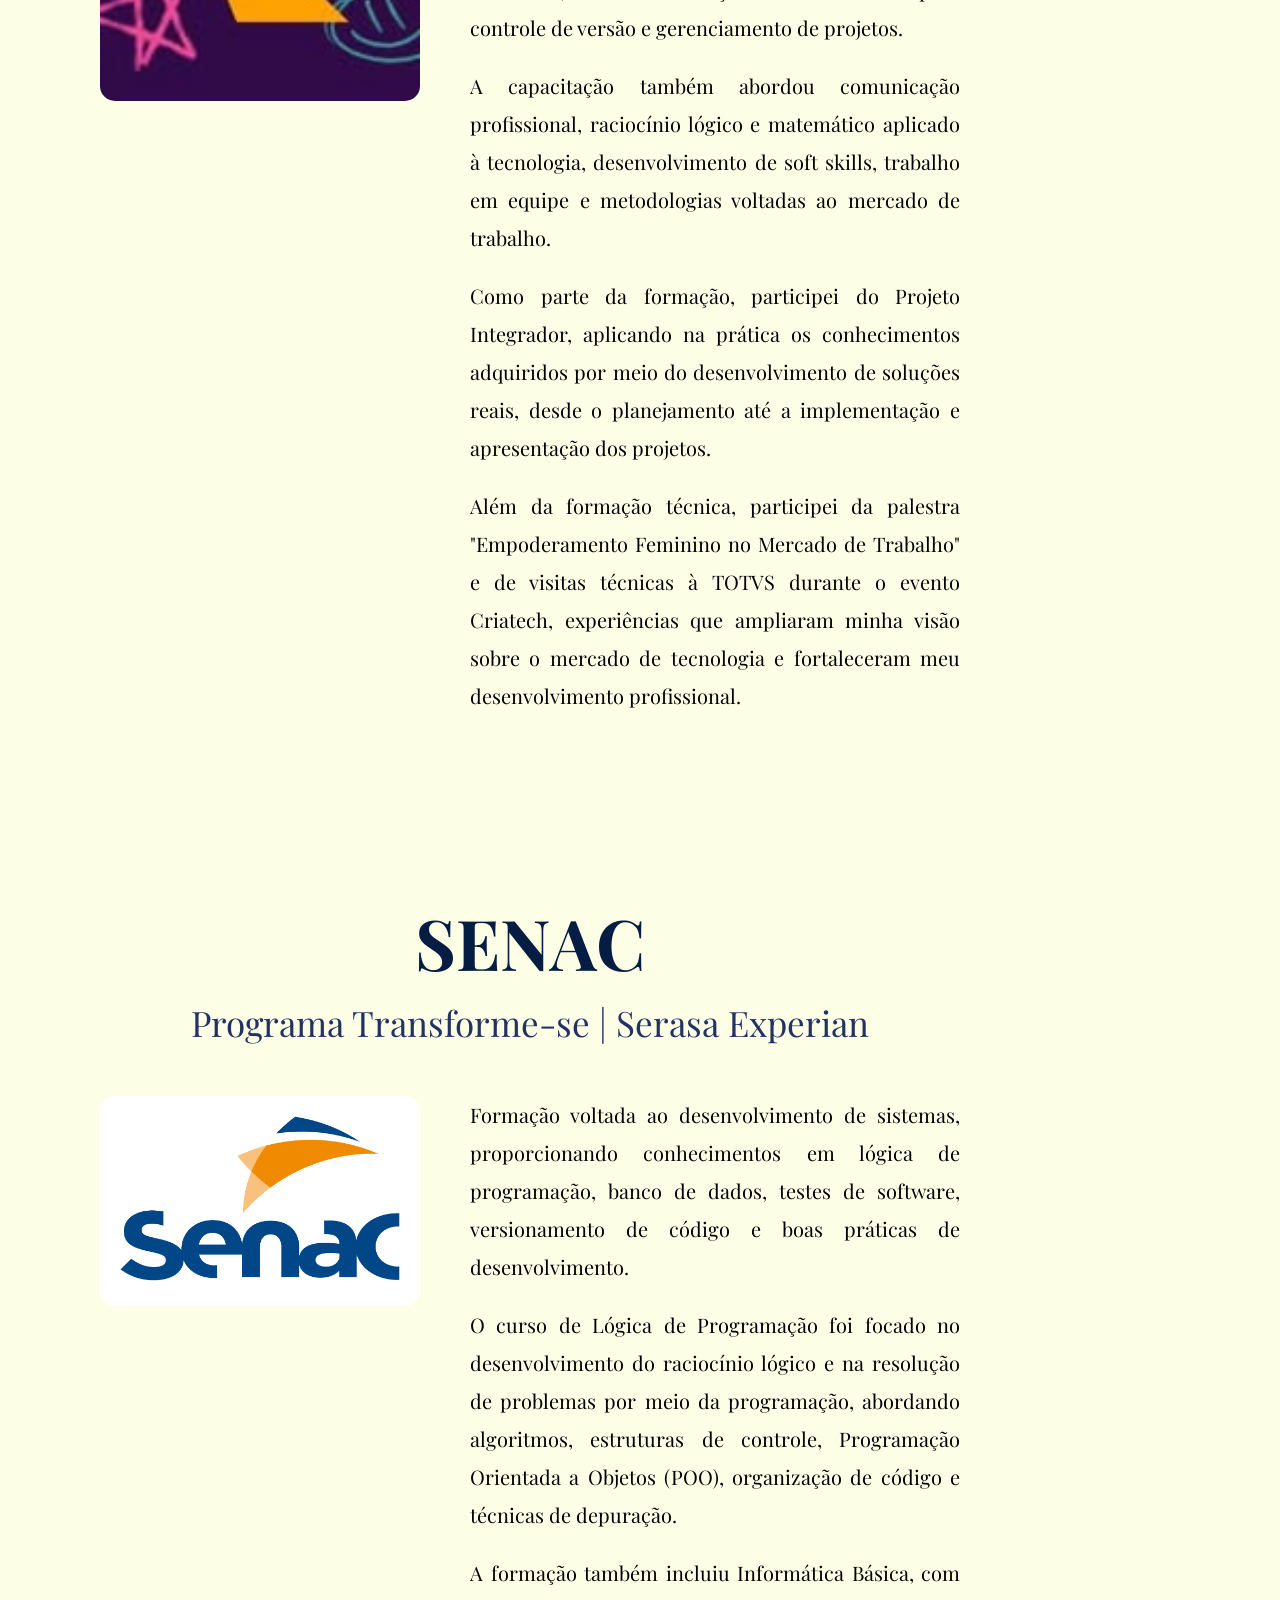
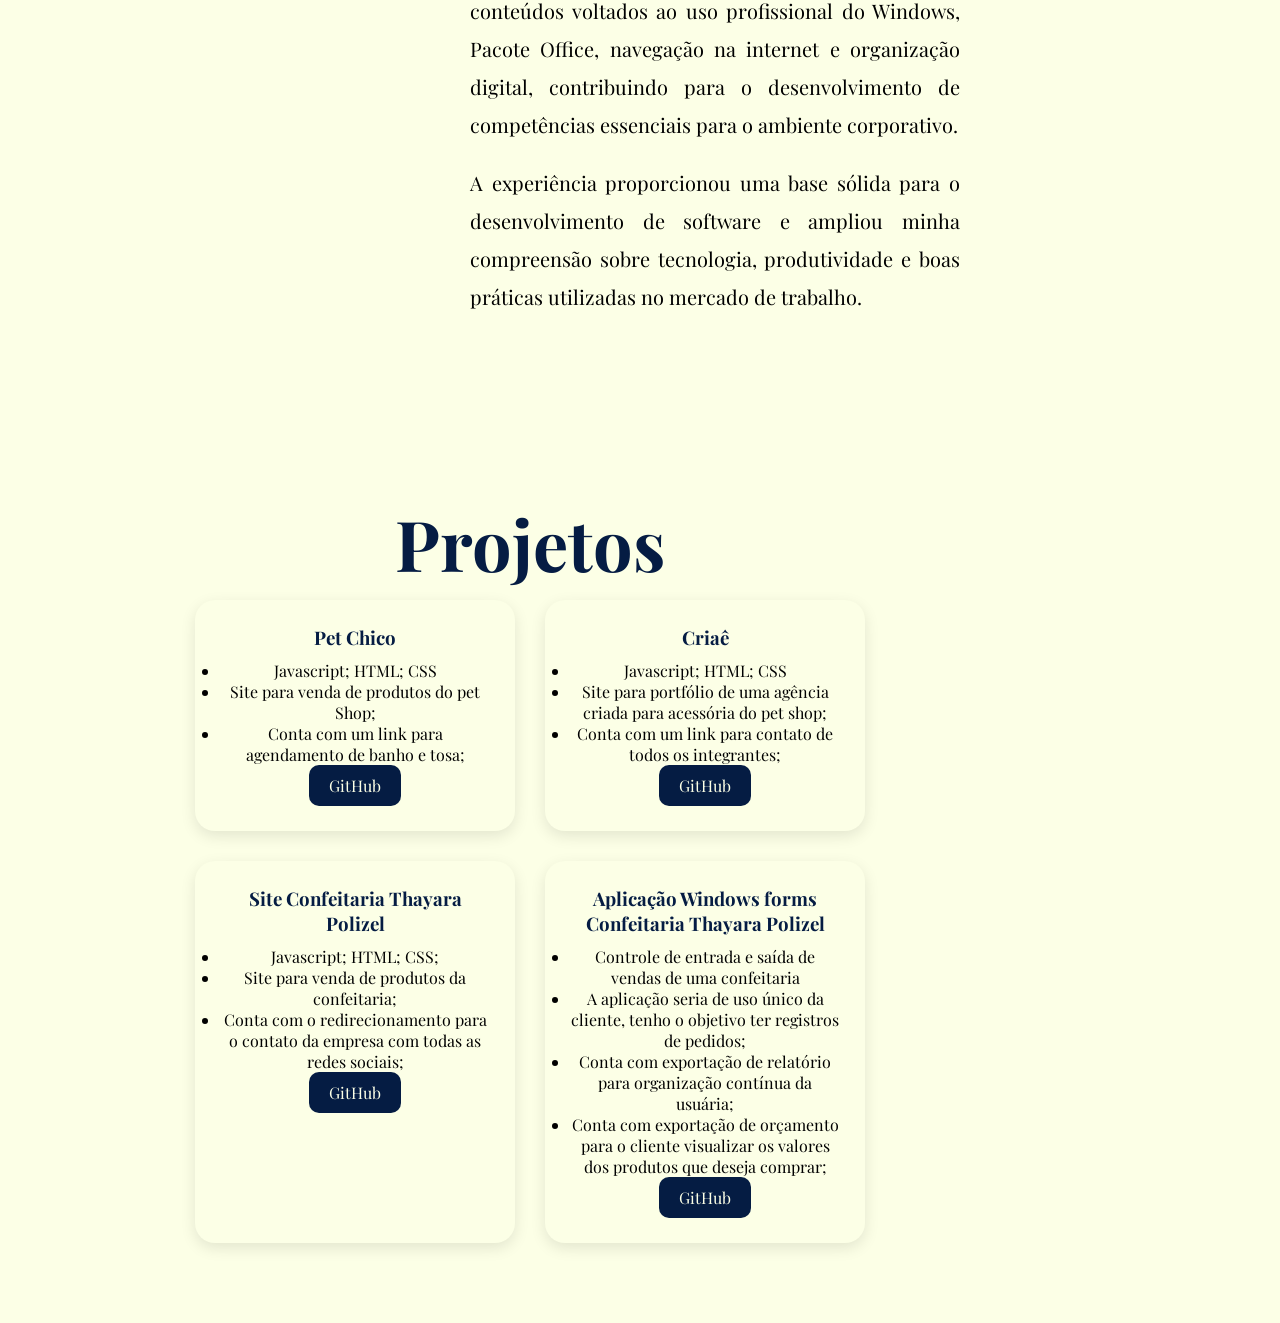
==== commit 16888f19: "Editando os textos" ====
--- a/MeuPortifolio/index.html
+++ b/MeuPortifolio/index.html
@@ -14,7 +14,7 @@
     <a href="#inicio">Início</a>
     <a href="#storytelling">Storytelling</a>
     <a href="#fatec">Graduação</a>
-    <a href="#curso">Curso Complementar</a>
+    <a href="#conteudo">Cursos Complementares</a>
     <a href="#projetos">Projetos</a>
 </nav>
 <main>
@@ -61,31 +61,51 @@
             <img src="fatec.png" alt="FATEC">
         </div>
     </section>
-    <!-- INSTITUTO PERCORRE -->
-    <section id="curso" class="secao">
-        <h1>Instituto Percorre</h1>
-        <h2>Curso Complementar</h2>
-        <div class="conteudo">
-            <img src="percorre.jpg" alt="Instituto Percorre">
+ <!-- INSTITUTO PERCORRE -->
+<section id="conteudo" class="secao">
+    <h1>Instituto Percorre</h1>
+    <h2>Desenvolvimento Web</h2>
+    <div class="conteudo">
+        <img src="percorre.jpg" alt="Instituto Percorre">
+        <div class="texto">
             <p>
-                Formação complementar focada no desenvolvimento
-                pessoal, profissional e preparação para o mercado
-                de trabalho.
+                Formação voltada ao desenvolvimento web, proporcionando conhecimentos teóricos e práticos para a criação de páginas e aplicações modernas. Durante o curso, foram estudadas tecnologias como HTML5 e CSS3 para estruturação e estilização de interfaces, além da utilização de Git e GitHub para controle de versão e gerenciamento de projetos.
+            </p>
+            <p>
+                A capacitação também abordou comunicação profissional, raciocínio lógico e matemático aplicado à tecnologia, desenvolvimento de soft skills, trabalho em equipe e metodologias voltadas ao mercado de trabalho.
+            </p>
+            <p>
+                Como parte da formação, participei do Projeto Integrador, aplicando na prática os conhecimentos adquiridos por meio do desenvolvimento de soluções reais, desde o planejamento até a implementação e apresentação dos projetos.
+            </p>
+            <p>
+                Além da formação técnica, participei da palestra "Empoderamento Feminino no Mercado de Trabalho" e de visitas técnicas à TOTVS durante o evento Criatech, experiências que ampliaram minha visão sobre o mercado de tecnologia e fortaleceram meu desenvolvimento profissional.
             </p>
         </div>
-    </section>
-    <!-- SENAC -->
-    <section id="curso" class="secao">
-        <h1>SENAC</h1>
-        <h2>Curso Complementar</h2>
-        <div class="conteudo">
+    </div>
+</section>
+<!-- SENAC -->
+<section id="conteudo" class="secao">
+    <h1>SENAC</h1>
+    <h2>Programa Transforme-se | Serasa Experian</h2>
+    <div class="conteudo">
+        <img src="senac.jpg" alt="SENAC">
+        <div class="texto">
             <p>
-                Curso voltado para tecnologia e desenvolvimento,
-                ampliando conhecimentos e habilidades práticas.
+                Formação voltada ao desenvolvimento de sistemas, proporcionando conhecimentos em lógica de programação, banco de dados, testes de software, versionamento de código e boas práticas de desenvolvimento.
             </p>
-            <img src="senac.jpg" alt="SENAC">
+            <p>
+                O curso de Lógica de Programação foi focado no desenvolvimento do raciocínio lógico e na resolução de problemas por meio da programação, abordando algoritmos, estruturas de controle, Programação Orientada a Objetos (POO), organização de código e técnicas de depuração.
+            </p>
+            <p>
+                A formação também incluiu Informática Básica, com conteúdos voltados ao uso profissional do Windows, Pacote Office, navegação na internet e organização digital, contribuindo para o desenvolvimento de competências essenciais para o ambiente corporativo.
+            </p>
+            <p>
+                A experiência proporcionou uma base sólida para o desenvolvimento de software e ampliou minha compreensão sobre tecnologia, produtividade e boas práticas utilizadas no mercado de trabalho.
+            </p>
         </div>
-    </section>
+    </div>
+</section>
+ 
     <!-- PROJETOS -->
     <section id="projetos" class="secao">
         <h1>Projetos</h1>
@@ -124,10 +144,12 @@
             <div class="card">
                 <h3>Aplicação Windows forms Confeitaria Thayara Polizel</h3>
                <ul>
-                        <li>Javascript; HTML; CSS;</li>
-                        <li> Site para venda de produtos da confeitaria;</li>
-                        <li>Conta com o redirecionamento para o contato da empresa com todas as redes
-    sociais;</li>
+                        <li>Controle de entrada e saída de vendas de uma confeitaria</li>
+                        <li>A aplicação seria de uso único da cliente, tenho o objetivo ter registros de
+pedidos;</li>
+                        <li>Conta com exportação de relatório para organização contínua da usuária;</li>
+                        <li>Conta com exportação de orçamento para o cliente visualizar os valores dos
+produtos que deseja comprar;</li>
                         </ul>
                 <a href="https://github.com/rubens-costa55/ProjetoConfeitaria">GitHub</a>
             </div>
--- a/MeuPortifolio/style.css
+++ b/MeuPortifolio/style.css
@@ -1,253 +1,268 @@
 *{
-margin:0;
-padding:0;
-box-sizing:border-box;
+    margin:0;
+    padding:0;
+    box-sizing:border-box;
 }
 
 html{
-scroll-behavior:smooth;
+    scroll-behavior:smooth;
 }
 
 body{
-background:#fcffe6;
-font-family:‘Playfair Display’, serif;
-overflow-x:hidden;
+    background:#fcffe6;
+    font-family:'Playfair Display', serif;
+    overflow-x:hidden;
 }
 
 /* MENU LATERAL */
 
 .menu-lateral{
-position:fixed;
-right:0;
-top:0;
-
-width:220px;
-height:100vh;
-background:#051c43;
-display:flex;
-flex-direction:column;
-align-items:center;
-padding-top:40px;
-z-index:1000;
-
+    position:fixed;
+    right:0;
+    top:0;
+    width:220px;
+    height:100vh;
+    background:#051c43;
+    display:flex;
+    flex-direction:column;
+    align-items:center;
+    padding-top:40px;
+    z-index:1000;
 }
 
 .menu-lateral h2{
-color:#fcffe6;
-margin-bottom:40px;
-font-size:28px;
+    color:#fcffe6;
+    margin-bottom:40px;
+    font-size:28px;
 }
 
 .menu-lateral a{
-color:#fcffe6;
-text-decoration:none;
-margin:12px 0;
-font-size:18px;
-transition:0.3s;
+    color:#fcffe6;
+    text-decoration:none;
+    margin:12px 0;
+    font-size:18px;
+    transition:.3s;
 }
 
 .menu-lateral a:hover{
-transform:scale(1.05);
+    transform:scale(1.05);
 }
 
 /* CONTEÚDO */
 
 main{
-margin-right:220px;
+    margin-right:220px;
 }
 
 /* CAPA */
 
 .inicio{
-min-height:100vh;
-
-display:grid;
-grid-template-columns:1fr 1fr;
-background:#fcffe6;
-
+    min-height:100vh;
+    display:grid;
+    grid-template-columns:1fr 1fr;
+    background:#fcffe6;
 }
 
 .bloco-azul{
-
-background:#051c43;
-color:#fcffe6;
-display:flex;
-flex-direction:column;
-justify-content:center;
-align-items:center;
-border-top-right-radius:60px;
-border-bottom-right-radius:60px;
-margin:40px 0;
-
+    background:#051c43;
+    color:#fcffe6;
+    display:flex;
+    flex-direction:column;
+    justify-content:center;
+    align-items:center;
+    border-top-right-radius:60px;
+    border-bottom-right-radius:60px;
+    margin:40px 0;
 }
 
 .bloco-azul h1{
-font-size:90px;
-font-weight:400;
+    font-size:90px;
+    font-weight:400;
 }
 
 .bloco-azul h2{
-font-size:55px;
-text-align:center;
-font-weight:400;
-line-height:1.3;
+    font-size:55px;
+    text-align:center;
+    font-weight:400;
+    line-height:1.3;
 }
 
 .foto{
-display:flex;
-justify-content:center;
-align-items:center;
+    display:flex;
+    justify-content:center;
+    align-items:center;
 }
 
 .foto img{
-width:450px;
-max-width:80%;
+    width:450px;
+    max-width:80%;
 }
 
 /* SEÇÕES */
 
 .secao{
-min-height:100vh;
-padding:80px;
+    min-height:100vh;
+    padding:80px 100px;
+    opacity:0;
+    transform:translateY(50px);
+    transition:1s;
+}
+
+.secao.mostrar{
+    opacity:1;
+    transform:translateY(0);
 }
 
 .secao h1{
-text-align:center;
-color:#051c43;
-font-size:70px;
-margin-bottom:10px;
+    text-align:center;
+    color:#051c43;
+    font-size:70px;
+    margin-bottom:10px;
 }
 
 .secao h2{
-text-align:center;
-color:#233262;
-font-size:35px;
-margin-bottom:50px;
-font-weight:400;
-}
+    text-align:center;
+    color:#233262;
+    font-size:35px;
+    margin-bottom:50px;
+    font-weight:400;
+}
+
+/* CONTEÚDO DAS SEÇÕES */
 
 .conteudo{
-display:flex;
-justify-content:center;
-align-items:center;
-gap:60px;
-flex-wrap:wrap;
+    display:flex;
+    align-items:flex-start;
+    gap:50px;
+    width:100%;
 }
 
 .conteudo img{
-width:300px;
-border-radius:15px;
+    width:320px;
+    min-width:320px;
+    border-radius:15px;
+}
+
+.conteudo div{
+    flex:1;
 }
 
 .conteudo p{
-max-width:600px;
-font-size:20px;
-line-height:1.8;
-text-align:justify;
+    font-size:20px;
+    line-height:1.9;
+    text-align:justify;
+    margin-bottom:20px;
 }
 
 /* PROJETOS */
 
 .cards{
-display:flex;
-justify-content:center;
-gap:30px;
-flex-wrap:wrap;
+    display:flex;
+    justify-content:center;
+    gap:30px;
+    flex-wrap:wrap;
 }
 
 .card{
-width:320px;
-
-background:#fcffe6;
-border-radius:20px;
-padding:25px;
-text-align:center;
-box-shadow:0 5px 15px rgba(0,0,0,0.1);
-
+    width:320px;
+    background:#fcffe6;
+    border-radius:20px;
+    padding:25px;
+    text-align:center;
+    box-shadow:0 5px 15px rgba(0,0,0,.1);
 }
 
 .card img{
-width:100%;
-border-radius:12px;
-margin-bottom:15px;
+    width:100%;
+    border-radius:12px;
+    margin-bottom:15px;
 }
 
 .card h3{
-color:#051c43;
-margin-bottom:10px;
+    color:#051c43;
+    margin-bottom:10px;
 }
 
 .card p{
-margin-bottom:20px;
-line-height:1.6;
+    margin-bottom:20px;
+    line-height:1.6;
 }
 
 .card a{
-display:inline-block;
-
-padding:10px 20px;
-background:#051c43;
-color:#fcffe6;
-text-decoration:none;
-border-radius:10px;
-
+    display:inline-block;
+    padding:10px 20px;
+    background:#051c43;
+    color:#fcffe6;
+    text-decoration:none;
+    border-radius:10px;
 }
 
 .card a:hover{
-background:#233262;
-}
-
-/* ANIMAÇÕES */
-
-.secao{
-opacity:0;
-transform:translateY(50px);
-transition:1s;
-}
-
-.secao.mostrar{
-opacity:1;
-transform:translateY(0);
+    background:#233262;
 }
 
 /* RESPONSIVO */
 
 @media(max-width:1000px){
 
-.menu-lateral{
-    width:100%;
-    height:auto;
-    position:relative;
-    flex-direction:row;
-    justify-content:center;
-    gap:20px;
-    padding:20px;
-}
-main{
-    margin-right:0;
-}
-.inicio{
-    grid-template-columns:1fr;
-}
-.bloco-azul{
-    border-radius:0;
-    margin:0;
-    min-height:50vh;
-}
-.bloco-azul h1{
-    font-size:60px;
-}
-.bloco-azul h2{
-    font-size:40px;
-}
-.secao{
-    padding:40px 20px;
-}
-.secao h1{
-    font-size:45px;
-}
-.conteudo img{
-    width:220px;
-}
-
-}+    .menu-lateral{
+        width:100%;
+        height:auto;
+        position:relative;
+        flex-direction:row;
+        justify-content:center;
+        gap:20px;
+        padding:20px;
+    }
+
+    main{
+        margin-right:0;
+    }
+
+    .inicio{
+        grid-template-columns:1fr;
+    }
+
+    .bloco-azul{
+        border-radius:0;
+        margin:0;
+        min-height:50vh;
+    }
+
+    .bloco-azul h1{
+        font-size:60px;
+    }
+
+    .bloco-azul h2{
+        font-size:40px;
+    }
+
+    .secao{
+        padding:40px 20px;
+    }
+
+    .secao h1{
+        font-size:45px;
+    }
+
+    .conteudo{
+        flex-direction:column;
+        align-items:center;
+    }
+
+    .conteudo img{
+        width:220px;
+        min-width:auto;
+    }
+
+    .conteudo p{
+        font-size:18px;
+    }
+    .texto{
+    flex:1;
+    }
+    .texto p{
+    margin-bottom:20px;
+    }
+}
+
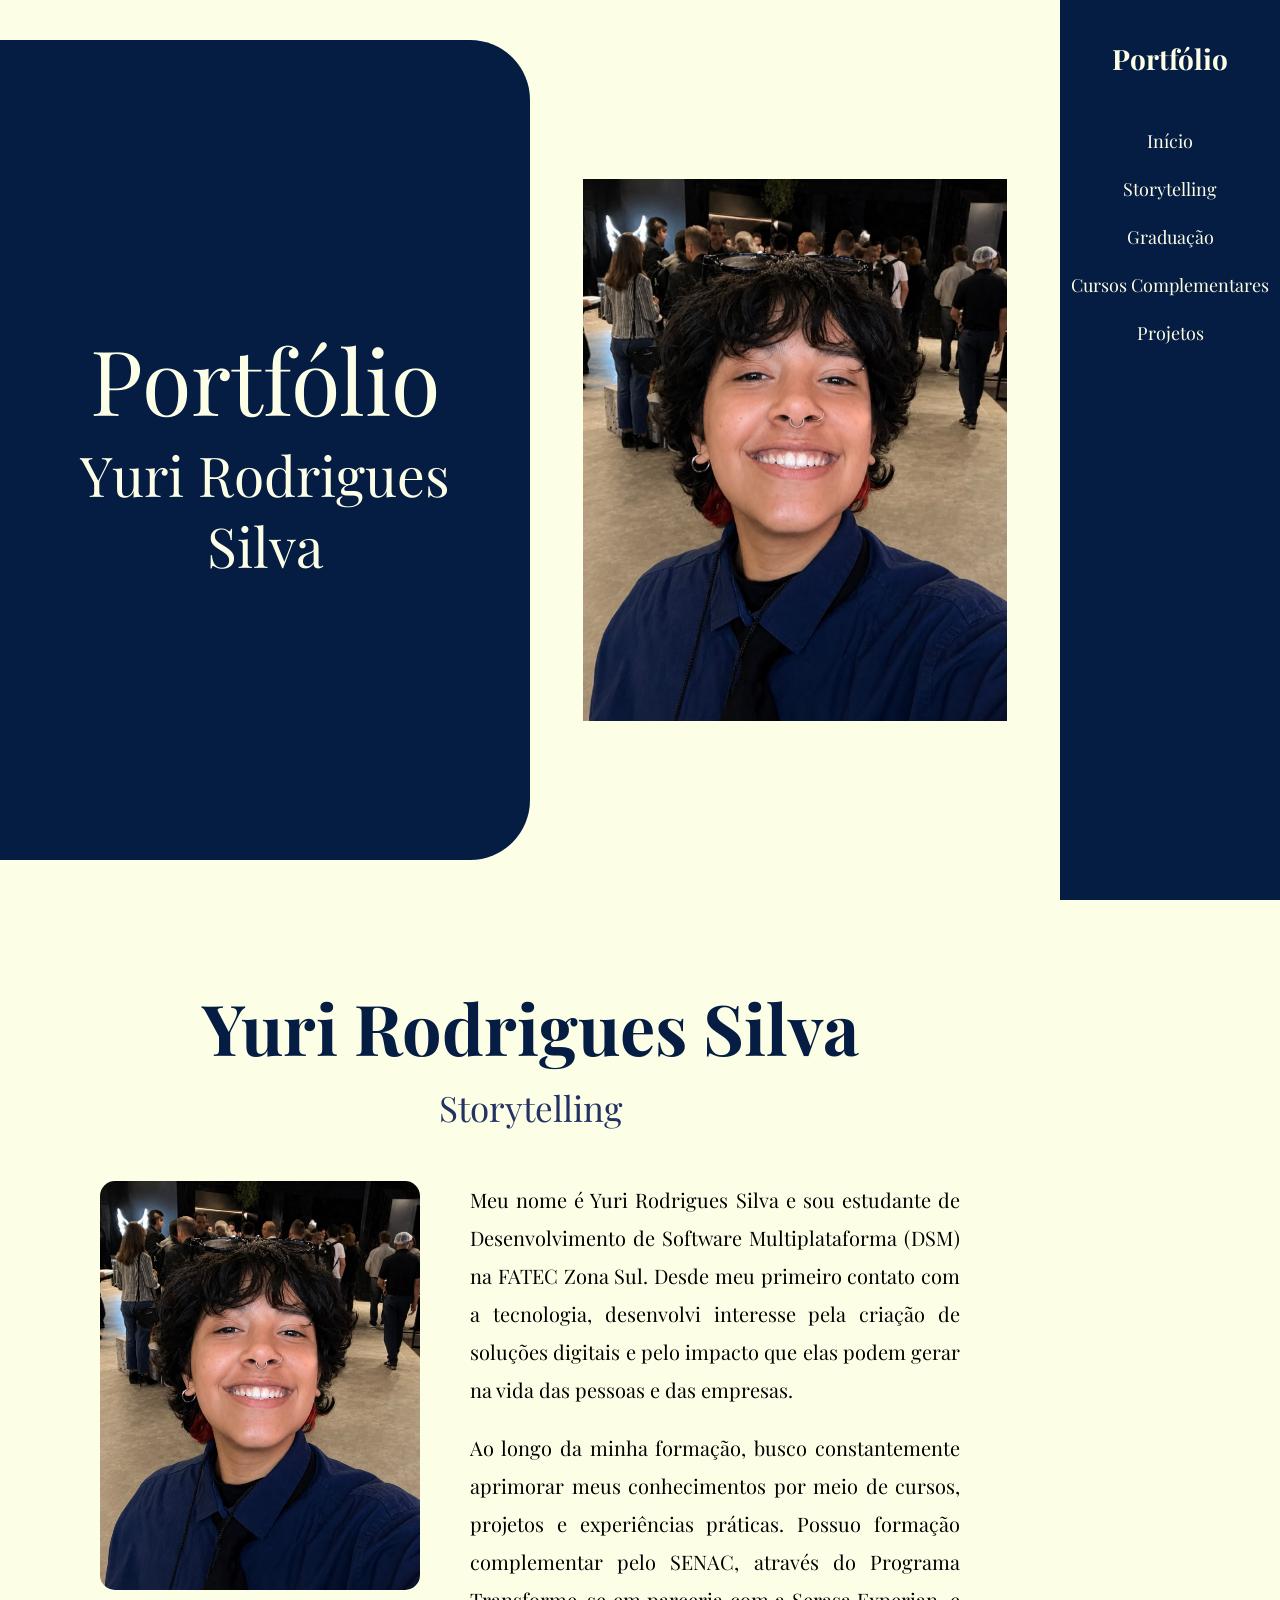
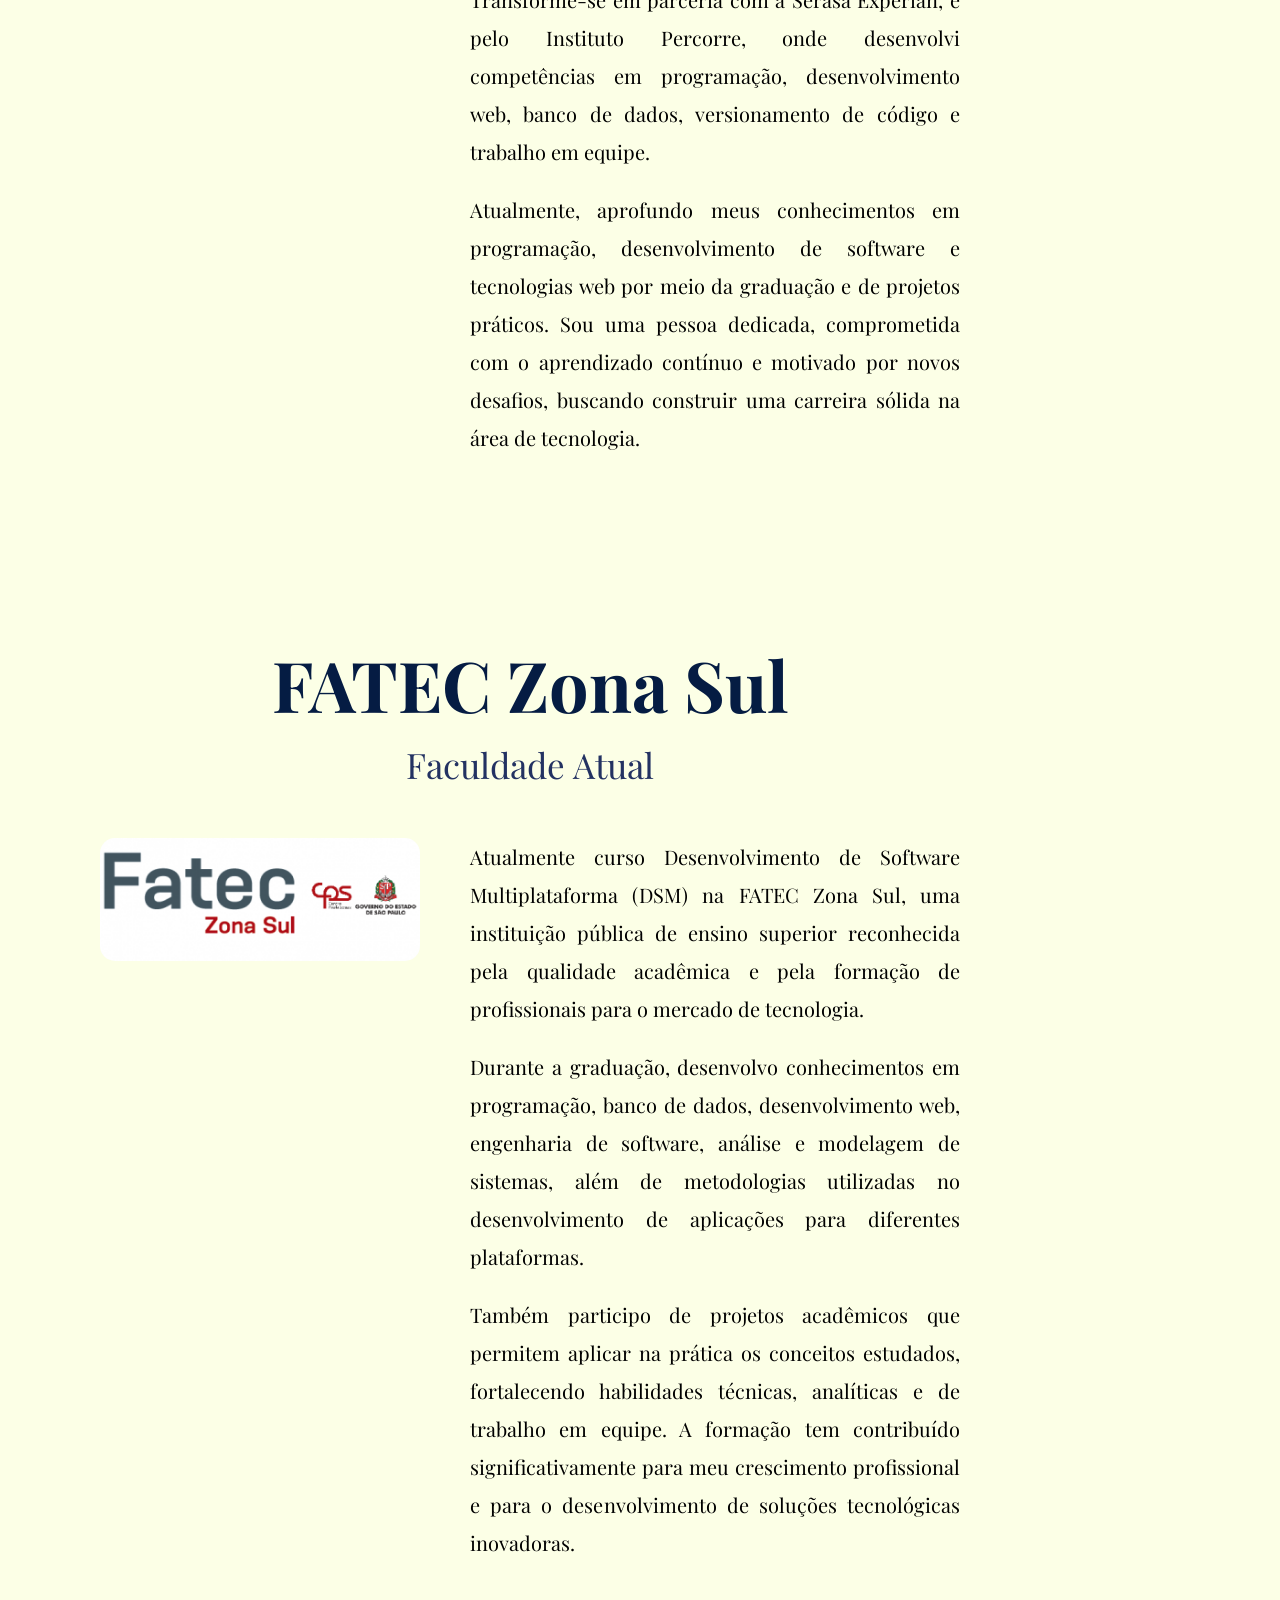
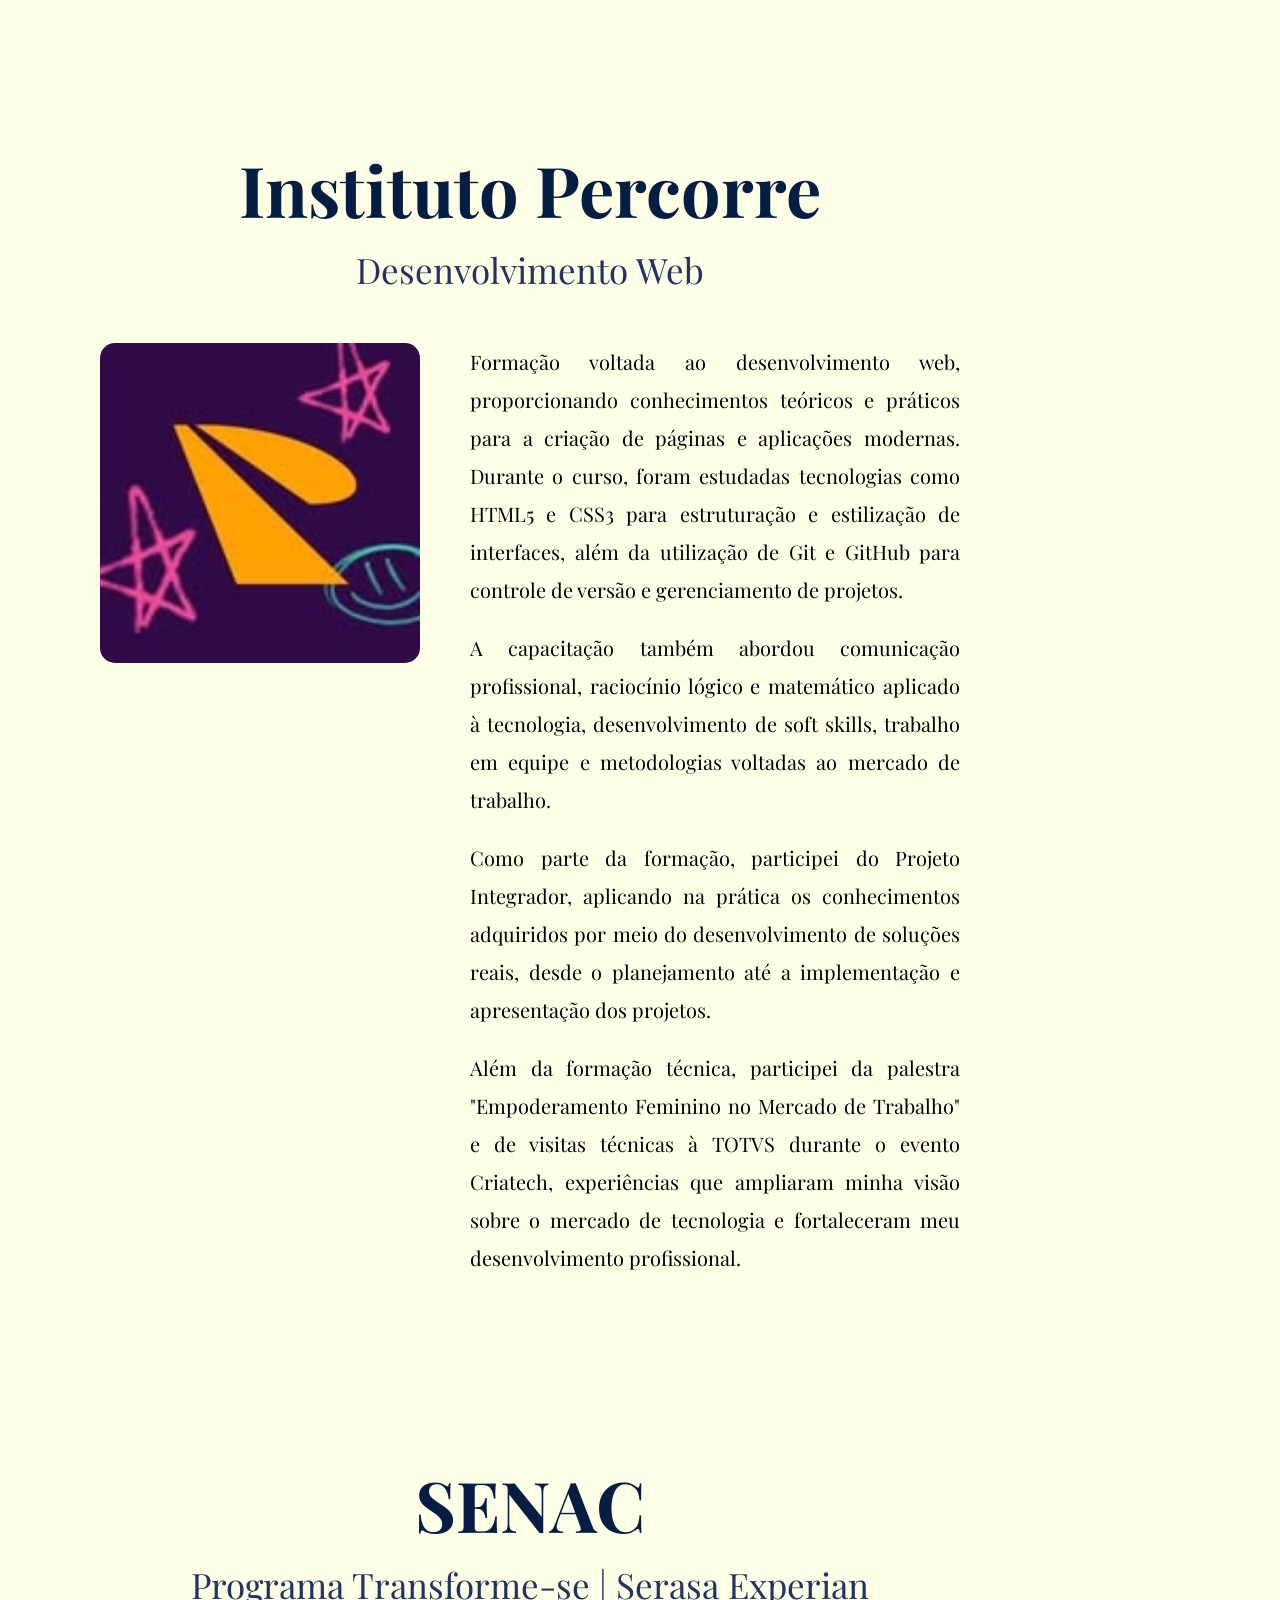
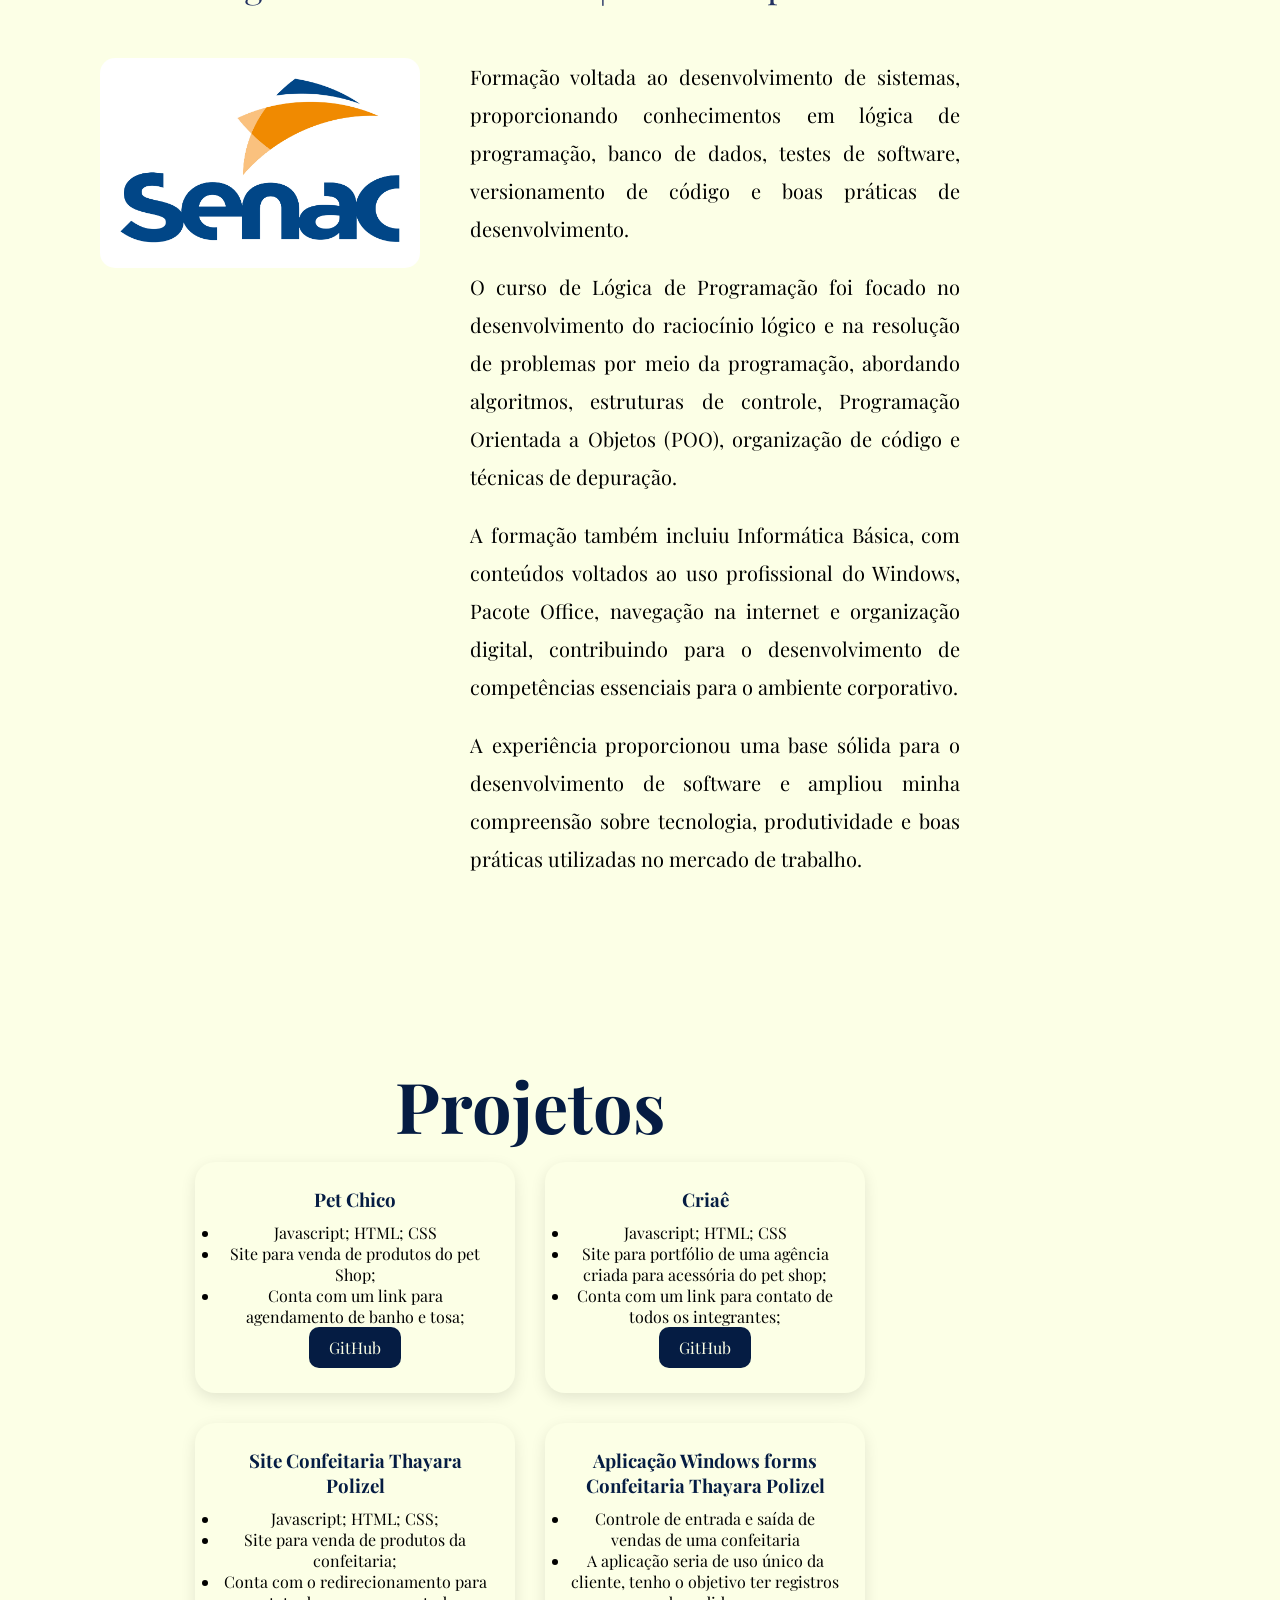
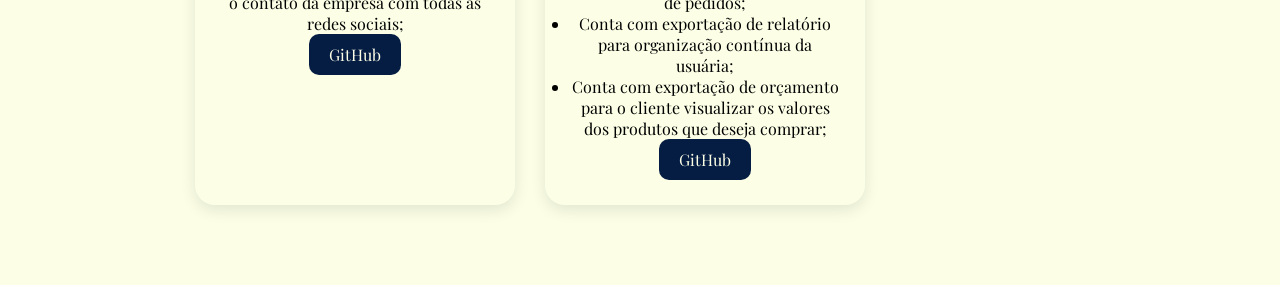
==== commit 338401c9: "Editando as img" ====
--- a/MeuPortifolio/index.html
+++ b/MeuPortifolio/index.html
@@ -38,29 +38,42 @@
         <h2>Storytelling</h2>
         <div class="conteudo">
             <img src="yuri.jpg" alt="Yuri">
+            <div class="texto">
             <p>
-                Sou estudante de Desenvolvimento de Software Multiplataforma
-                na FATEC Zona Sul e apaixonado por tecnologia.
-                Busco constantemente aprender novas ferramentas,
-                aprimorar minhas habilidades em programação,
-                desenvolvimento web e inovação.
-            </p>
+Meu nome é Yuri Rodrigues Silva e sou estudante de Desenvolvimento de Software Multiplataforma (DSM) na FATEC Zona Sul. Desde meu primeiro contato com a tecnologia, desenvolvi interesse pela criação de soluções digitais e pelo impacto que elas podem gerar na vida das pessoas e das empresas.
+</p>
+<p>
+Ao longo da minha formação, busco constantemente aprimorar meus conhecimentos por meio de cursos, projetos e experiências práticas. Possuo formação complementar pelo SENAC, através do Programa Transforme-se em parceria com a Serasa Experian, e pelo Instituto Percorre, onde desenvolvi competências em programação, desenvolvimento web, banco de dados, versionamento de código e trabalho em equipe.
+</p>
+<p>
+Atualmente, aprofundo meus conhecimentos em programação, desenvolvimento de software e tecnologias web por meio da graduação e de projetos práticos. Sou uma pessoa dedicada, comprometida com o aprendizado contínuo e motivado por novos desafios, buscando construir uma carreira sólida na área de tecnologia.
+</p>
+        </div>
         </div>
     </section>
     <!-- FATEC -->
-    <section id="fatec" class="secao">
-        <h1>FATEC Zona Sul</h1>
-        <h2>Faculdade Atual</h2>
-        <div class="conteudo">
+   <section id="fatec" class="secao">
+    <h1>FATEC Zona Sul</h1>
+    <h2>Faculdade Atual</h2>
+
+    <div class="conteudo">
+        <img src="fatec.png" alt="FATEC">
+
+        <div class="texto">
             <p>
-                Atualmente curso Desenvolvimento de Software
-                Multiplataforma (DSM), adquirindo conhecimentos
-                em programação, banco de dados,
-                desenvolvimento web e engenharia de software.
+                Atualmente curso Desenvolvimento de Software Multiplataforma (DSM) na FATEC Zona Sul, uma instituição pública de ensino superior reconhecida pela qualidade acadêmica e pela formação de profissionais para o mercado de tecnologia.
             </p>
-            <img src="fatec.png" alt="FATEC">
+
+            <p>
+                Durante a graduação, desenvolvo conhecimentos em programação, banco de dados, desenvolvimento web, engenharia de software, análise e modelagem de sistemas, além de metodologias utilizadas no desenvolvimento de aplicações para diferentes plataformas.
+            </p>
+
+            <p>
+                Também participo de projetos acadêmicos que permitem aplicar na prática os conceitos estudados, fortalecendo habilidades técnicas, analíticas e de trabalho em equipe. A formação tem contribuído significativamente para meu crescimento profissional e para o desenvolvimento de soluções tecnológicas inovadoras.
+            </p>
         </div>
-    </section>
+    </div>
+</section>
  <!-- INSTITUTO PERCORRE -->
 <section id="conteudo" class="secao">
     <h1>Instituto Percorre</h1>
--- a/MeuPortifolio/style.css
+++ b/MeuPortifolio/style.css
@@ -264,5 +264,49 @@
     .texto p{
     margin-bottom:20px;
     }
-}
-
+    .conteudo{
+display:flex;
+align-items:center;
+gap:50px;
+flex-wrap:nowrap;
+}
+
+.texto{
+flex:1;
+max-width:900px;
+}
+
+.texto p{
+font-size:20px;
+line-height:1.8;
+margin-bottom:20px;
+text-align:justify;
+}
+
+.conteudo img{
+width:300px;
+height:auto;
+flex-shrink:0;
+}
+.conteudo{
+    display:flex;
+    align-items:flex-start;
+    gap:50px;
+}
+
+.conteudo img{
+    width:300px;
+    border-radius:15px;
+}
+
+.texto{
+    flex:1;
+}
+
+.texto p{
+    margin-bottom:20px;
+    text-align:justify;
+    line-height:1.8;
+}
+}
+
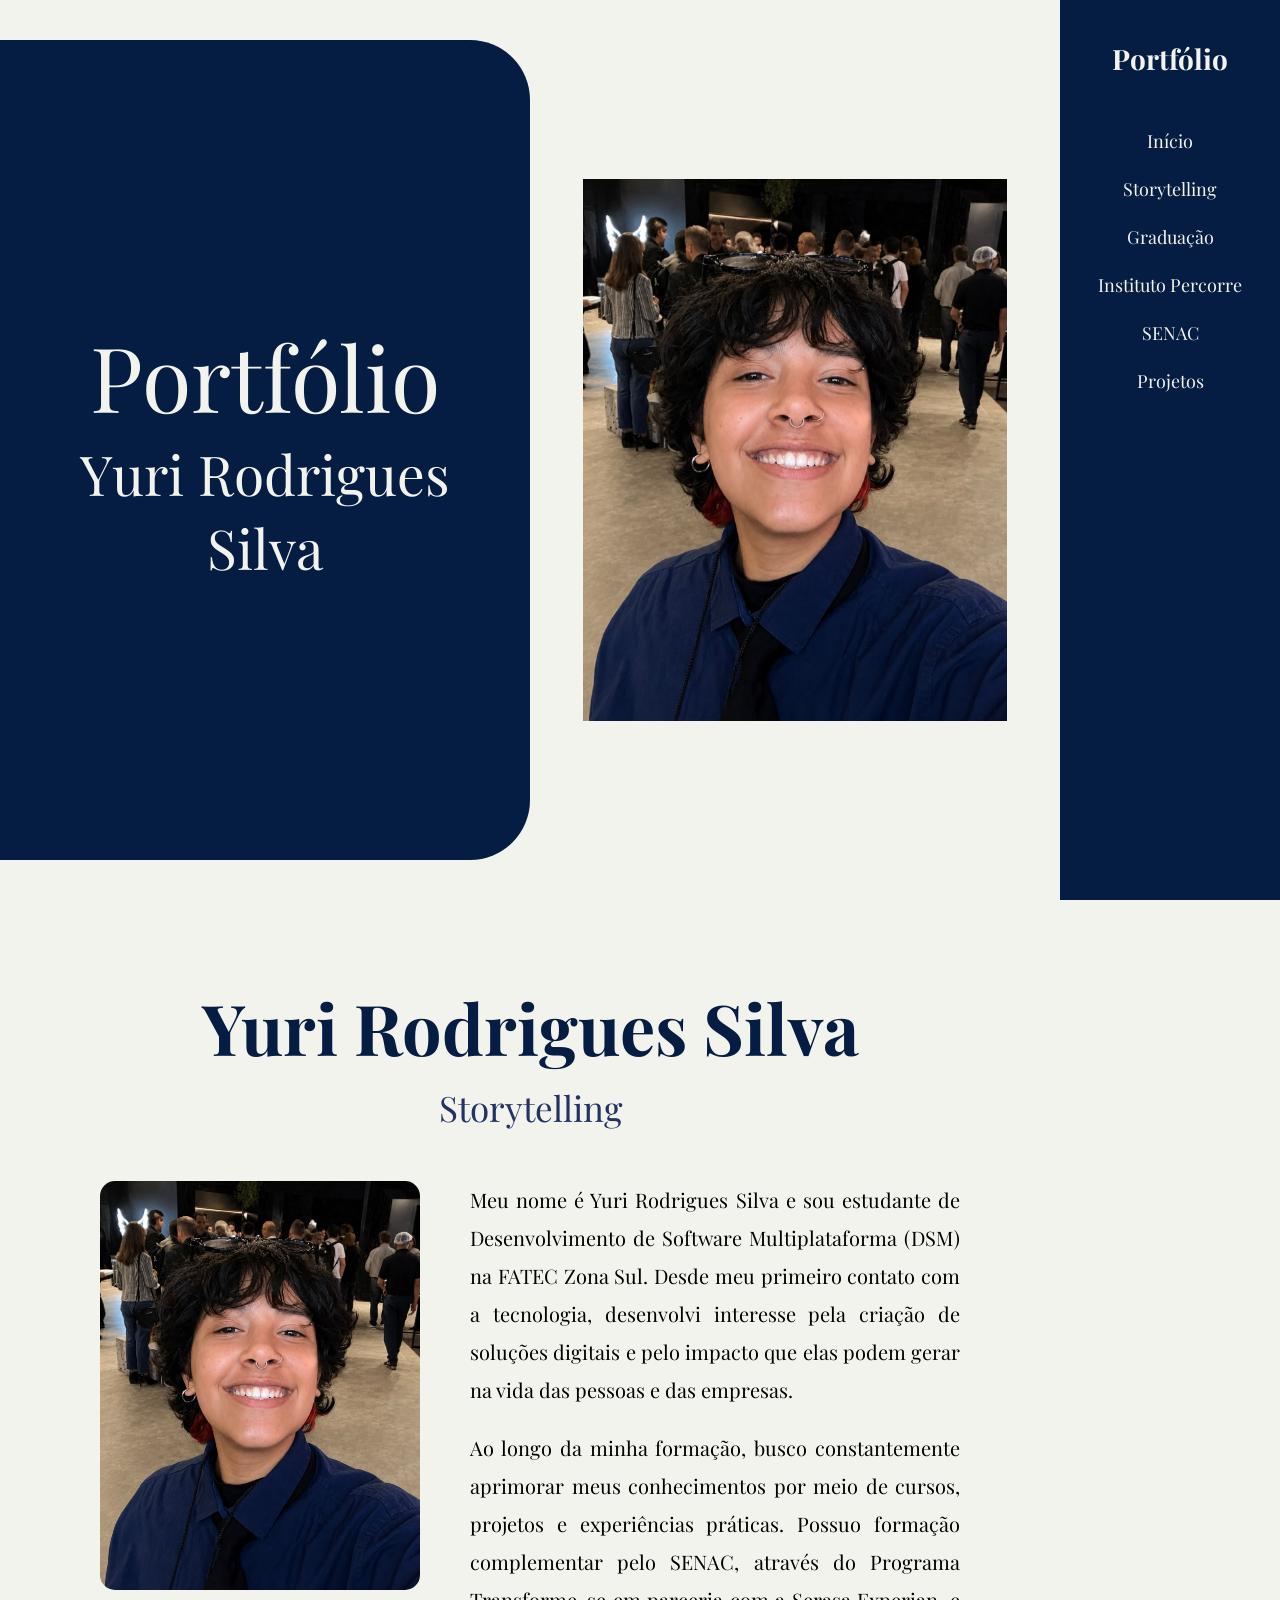
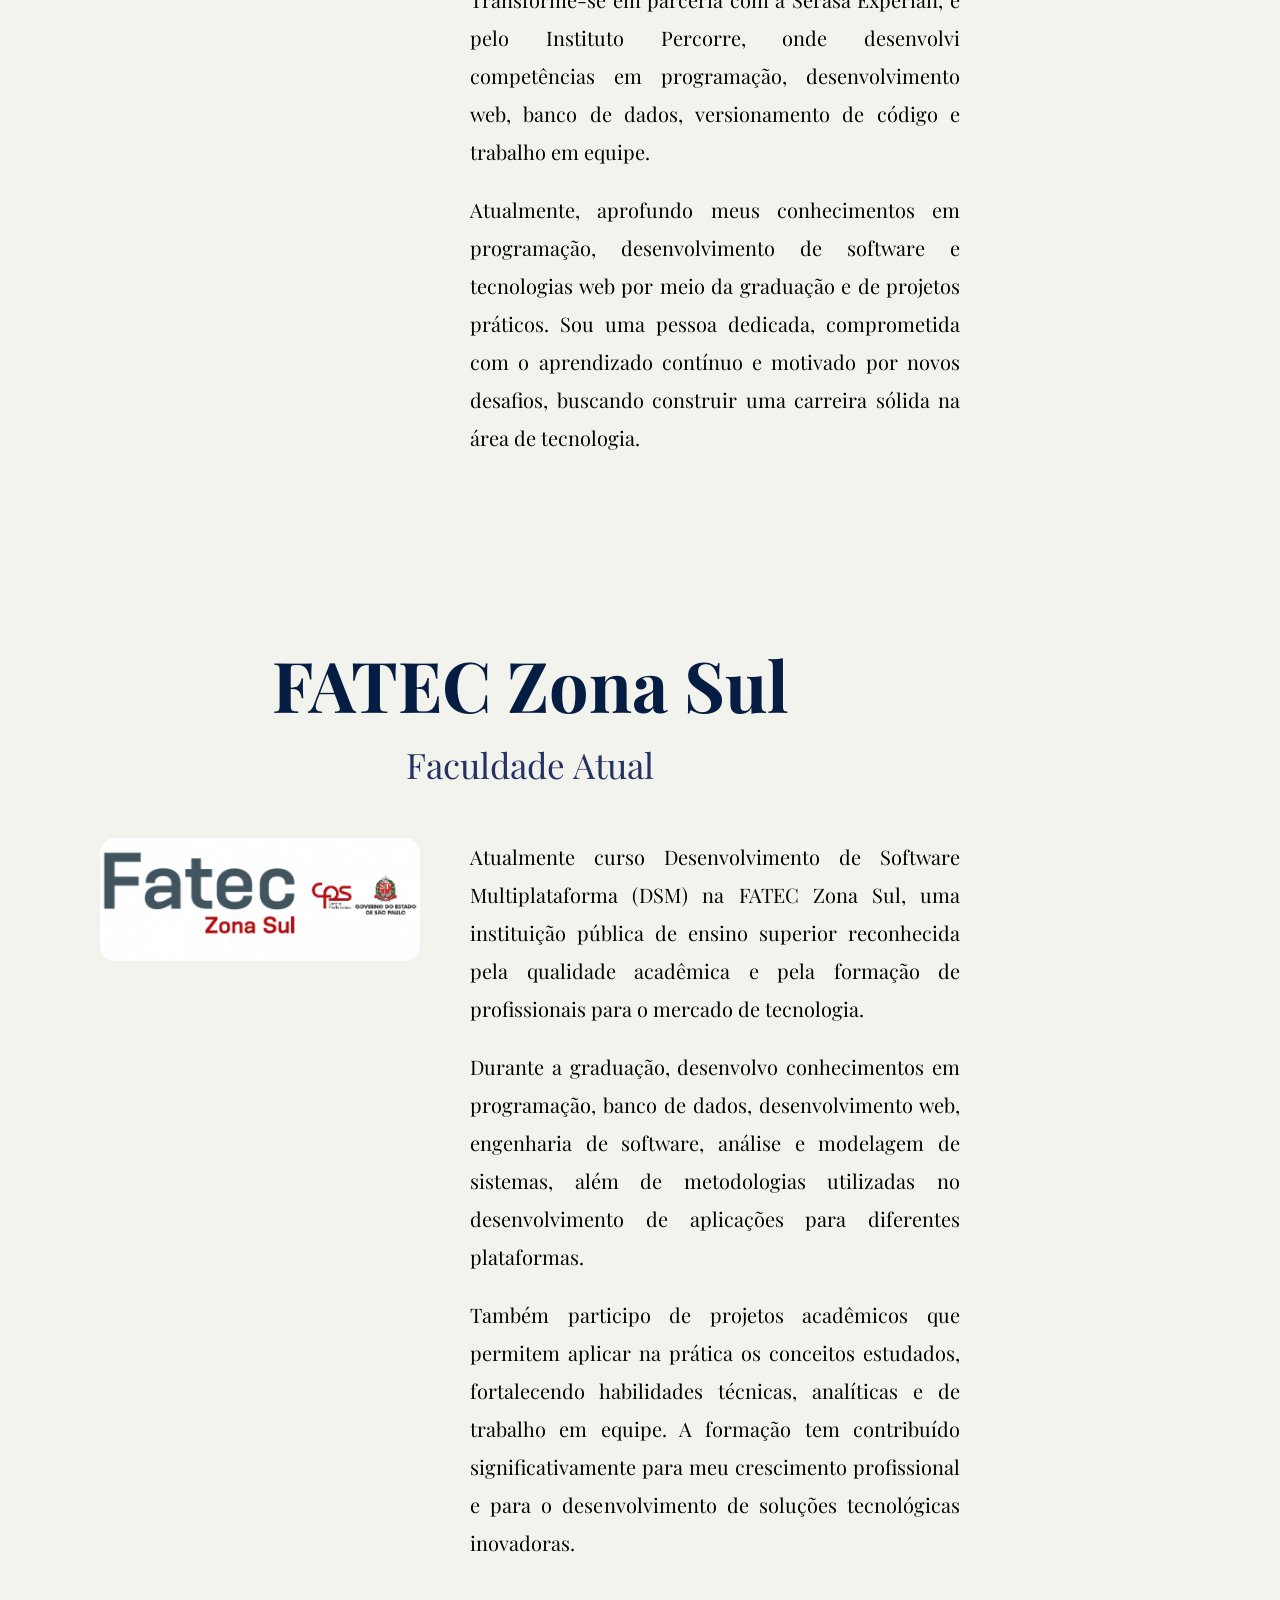
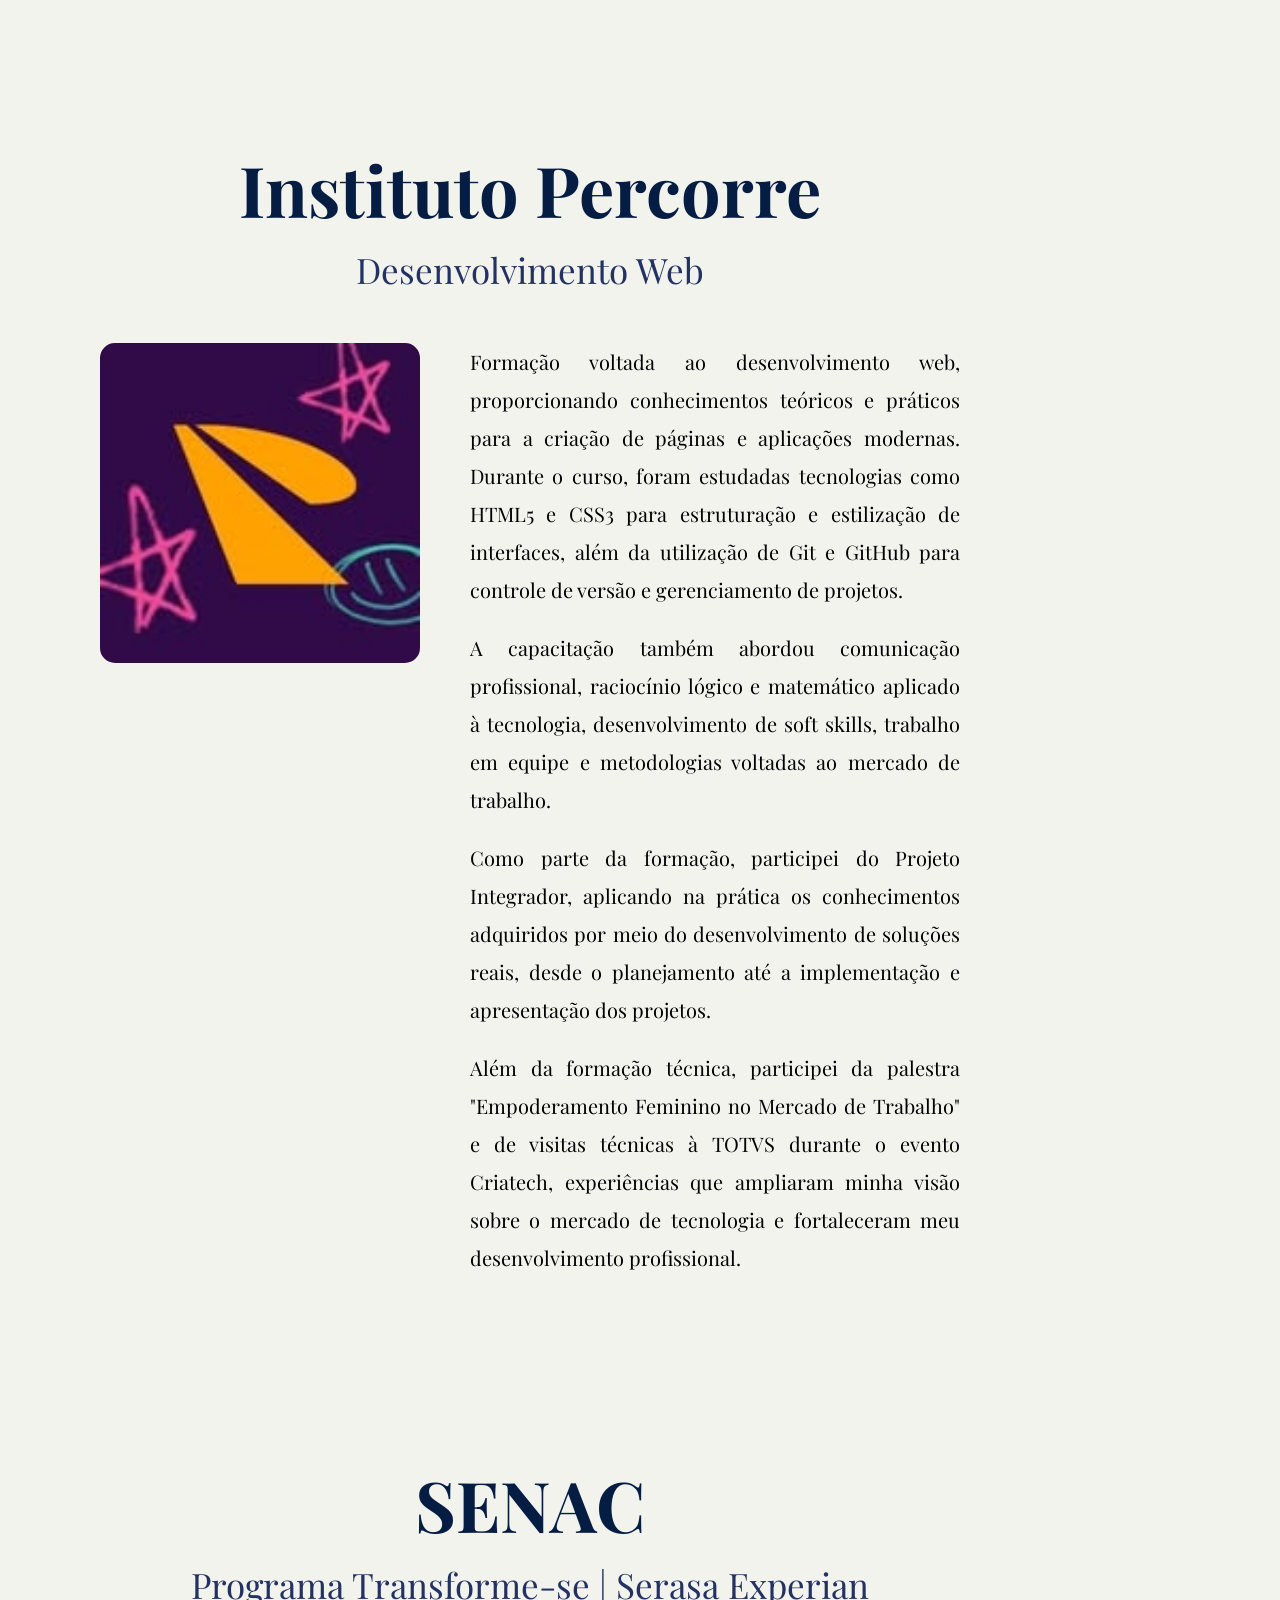
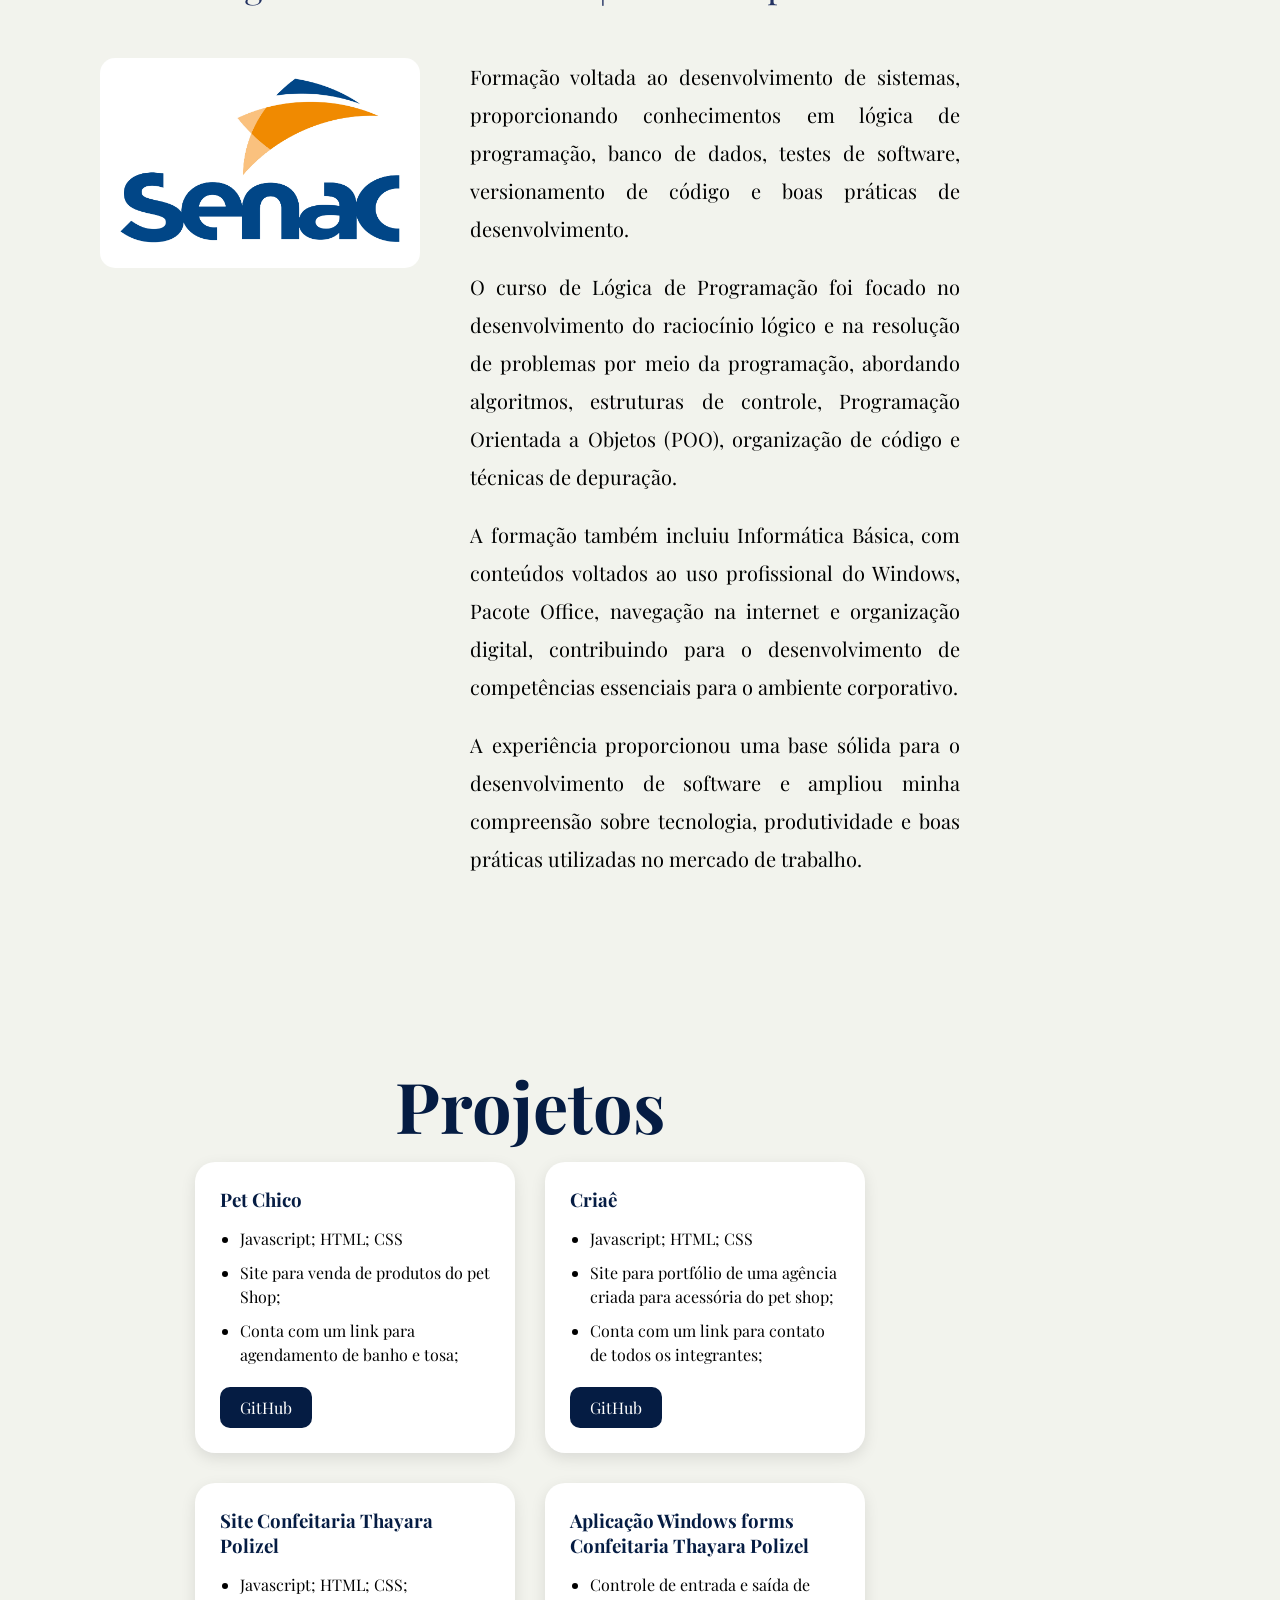
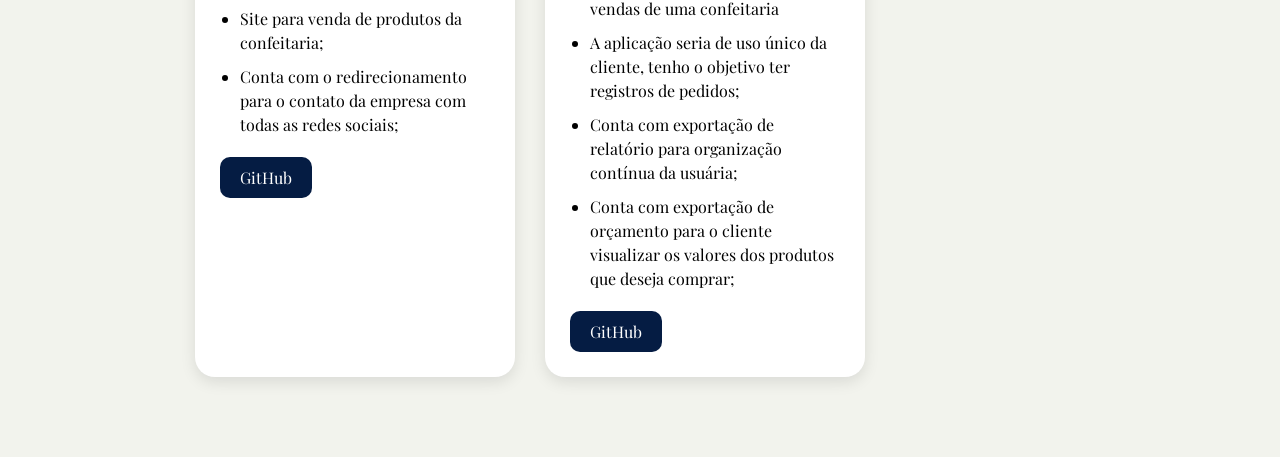
==== commit 9da88abb: "Editando os cards" ====
--- a/MeuPortifolio/index.html
+++ b/MeuPortifolio/index.html
@@ -1,174 +1,259 @@
 <!DOCTYPE html>
 <html lang="pt-BR">
+
 <head>
     <meta charset="UTF-8">
     <meta name="viewport" content="width=device-width, initial-scale=1.0">
     <title>Portfólio - Yuri Rodrigues Silva</title>
-<link rel="stylesheet" href="style.css">
-<link href="https://fonts.googleapis.com/css2?family=Playfair+Display:wght@400;600;700&display=swap"
-    rel="stylesheet">
+
+    <link rel="stylesheet" href="style.css">
+    <link href="https://fonts.googleapis.com/css2?family=Playfair+Display:wght@400;600;700&display=swap"
+        rel="stylesheet">
 </head>
+
 <body>
-<nav class="menu-lateral">
-    <h2>Portfólio</h2>
-    <a href="#inicio">Início</a>
-    <a href="#storytelling">Storytelling</a>
-    <a href="#fatec">Graduação</a>
-    <a href="#conteudo">Cursos Complementares</a>
-    <a href="#projetos">Projetos</a>
-</nav>
-<main>
-    <!-- CAPA -->
-    <section id="inicio" class="inicio">
-        <div class="bloco-azul">
-            <h1>Portfólio</h1>
-            <h2>
-                Yuri Rodrigues
-                <br>
-                Silva
-            </h2>
-        </div>
-        <div class="foto">
-            <img src="yuri.jpg" alt="Yuri Rodrigues Silva">
-        </div>
-    </section>
-    <!-- STORYTELLING -->
-    <section id="storytelling" class="secao">
-        <h1>Yuri Rodrigues Silva</h1>
-        <h2>Storytelling</h2>
-        <div class="conteudo">
-            <img src="yuri.jpg" alt="Yuri">
-            <div class="texto">
-            <p>
-Meu nome é Yuri Rodrigues Silva e sou estudante de Desenvolvimento de Software Multiplataforma (DSM) na FATEC Zona Sul. Desde meu primeiro contato com a tecnologia, desenvolvi interesse pela criação de soluções digitais e pelo impacto que elas podem gerar na vida das pessoas e das empresas.
-</p>
-<p>
-Ao longo da minha formação, busco constantemente aprimorar meus conhecimentos por meio de cursos, projetos e experiências práticas. Possuo formação complementar pelo SENAC, através do Programa Transforme-se em parceria com a Serasa Experian, e pelo Instituto Percorre, onde desenvolvi competências em programação, desenvolvimento web, banco de dados, versionamento de código e trabalho em equipe.
-</p>
-<p>
-Atualmente, aprofundo meus conhecimentos em programação, desenvolvimento de software e tecnologias web por meio da graduação e de projetos práticos. Sou uma pessoa dedicada, comprometida com o aprendizado contínuo e motivado por novos desafios, buscando construir uma carreira sólida na área de tecnologia.
-</p>
-        </div>
-        </div>
-    </section>
-    <!-- FATEC -->
-   <section id="fatec" class="secao">
-    <h1>FATEC Zona Sul</h1>
-    <h2>Faculdade Atual</h2>
-
-    <div class="conteudo">
-        <img src="fatec.png" alt="FATEC">
-
-        <div class="texto">
-            <p>
-                Atualmente curso Desenvolvimento de Software Multiplataforma (DSM) na FATEC Zona Sul, uma instituição pública de ensino superior reconhecida pela qualidade acadêmica e pela formação de profissionais para o mercado de tecnologia.
-            </p>
-
-            <p>
-                Durante a graduação, desenvolvo conhecimentos em programação, banco de dados, desenvolvimento web, engenharia de software, análise e modelagem de sistemas, além de metodologias utilizadas no desenvolvimento de aplicações para diferentes plataformas.
-            </p>
-
-            <p>
-                Também participo de projetos acadêmicos que permitem aplicar na prática os conceitos estudados, fortalecendo habilidades técnicas, analíticas e de trabalho em equipe. A formação tem contribuído significativamente para meu crescimento profissional e para o desenvolvimento de soluções tecnológicas inovadoras.
-            </p>
-        </div>
-    </div>
-</section>
- <!-- INSTITUTO PERCORRE -->
-<section id="conteudo" class="secao">
-    <h1>Instituto Percorre</h1>
-    <h2>Desenvolvimento Web</h2>
-    <div class="conteudo">
-        <img src="percorre.jpg" alt="Instituto Percorre">
-        <div class="texto">
-            <p>
-                Formação voltada ao desenvolvimento web, proporcionando conhecimentos teóricos e práticos para a criação de páginas e aplicações modernas. Durante o curso, foram estudadas tecnologias como HTML5 e CSS3 para estruturação e estilização de interfaces, além da utilização de Git e GitHub para controle de versão e gerenciamento de projetos.
-            </p>
-            <p>
-                A capacitação também abordou comunicação profissional, raciocínio lógico e matemático aplicado à tecnologia, desenvolvimento de soft skills, trabalho em equipe e metodologias voltadas ao mercado de trabalho.
-            </p>
-            <p>
-                Como parte da formação, participei do Projeto Integrador, aplicando na prática os conhecimentos adquiridos por meio do desenvolvimento de soluções reais, desde o planejamento até a implementação e apresentação dos projetos.
-            </p>
-            <p>
-                Além da formação técnica, participei da palestra "Empoderamento Feminino no Mercado de Trabalho" e de visitas técnicas à TOTVS durante o evento Criatech, experiências que ampliaram minha visão sobre o mercado de tecnologia e fortaleceram meu desenvolvimento profissional.
-            </p>
-        </div>
-    </div>
-</section>
-<!-- SENAC -->
-<section id="conteudo" class="secao">
-    <h1>SENAC</h1>
-    <h2>Programa Transforme-se | Serasa Experian</h2>
-    <div class="conteudo">
-        <img src="senac.jpg" alt="SENAC">
-        <div class="texto">
-            <p>
-                Formação voltada ao desenvolvimento de sistemas, proporcionando conhecimentos em lógica de programação, banco de dados, testes de software, versionamento de código e boas práticas de desenvolvimento.
-            </p>
-            <p>
-                O curso de Lógica de Programação foi focado no desenvolvimento do raciocínio lógico e na resolução de problemas por meio da programação, abordando algoritmos, estruturas de controle, Programação Orientada a Objetos (POO), organização de código e técnicas de depuração.
-            </p>
-            <p>
-                A formação também incluiu Informática Básica, com conteúdos voltados ao uso profissional do Windows, Pacote Office, navegação na internet e organização digital, contribuindo para o desenvolvimento de competências essenciais para o ambiente corporativo.
-            </p>
-            <p>
-                A experiência proporcionou uma base sólida para o desenvolvimento de software e ampliou minha compreensão sobre tecnologia, produtividade e boas práticas utilizadas no mercado de trabalho.
-            </p>
-        </div>
-    </div>
-</section>
- 
-    <!-- PROJETOS -->
-    <section id="projetos" class="secao">
-        <h1>Projetos</h1>
+
+    <nav class="menu-lateral">
+        <h2>Portfólio</h2>
+
+        <a href="#inicio">Início</a>
+        <a href="#storytelling">Storytelling</a>
+        <a href="#fatec">Graduação</a>
+        <a href="#percorre">Instituto Percorre</a>
+        <a href="#senac">SENAC</a>
+        <a href="#projetos">Projetos</a>
+    </nav>
+
+    <main>
+
+        <!-- CAPA -->
+        <section id="inicio" class="inicio">
+
+            <div class="bloco-azul">
+                <h1>Portfólio</h1>
+
+                <h2>
+                    Yuri Rodrigues
+                    <br>
+                    Silva
+                </h2>
+            </div>
+
+            <div class="foto">
+                <img src="yuri.jpg" alt="Yuri Rodrigues Silva" class="foto-perfil">
+            </div>
+
+        </section>
+
+        <!-- STORYTELLING -->
+        <section id="storytelling" class="secao">
+
+            <h1>Yuri Rodrigues Silva</h1>
+            <h2>Storytelling</h2>
+
+            <div class="conteudo">
+
+                <img src="yuri.jpg" alt="Yuri">
+
+                <div class="texto">
+
+                    <p>
+                        Meu nome é Yuri Rodrigues Silva e sou estudante de Desenvolvimento de Software
+                        Multiplataforma (DSM) na FATEC Zona Sul. Desde meu primeiro contato com a tecnologia,
+                        desenvolvi interesse pela criação de soluções digitais e pelo impacto que elas podem gerar
+                        na vida das pessoas e das empresas.
+                    </p>
+
+                    <p>
+                        Ao longo da minha formação, busco constantemente aprimorar meus conhecimentos por meio de
+                        cursos, projetos e experiências práticas. Possuo formação complementar pelo SENAC,
+                        através do Programa Transforme-se em parceria com a Serasa Experian, e pelo Instituto
+                        Percorre, onde desenvolvi competências em programação, desenvolvimento web, banco de dados,
+                        versionamento de código e trabalho em equipe.
+                    </p>
+
+                    <p>
+                        Atualmente, aprofundo meus conhecimentos em programação, desenvolvimento de software e
+                        tecnologias web por meio da graduação e de projetos práticos. Sou uma pessoa dedicada,
+                        comprometida com o aprendizado contínuo e motivado por novos desafios, buscando construir
+                        uma carreira sólida na área de tecnologia.
+                    </p>
+
+                </div>
+
+            </div>
+
+        </section>
+
+        <!-- FATEC -->
+        <section id="fatec" class="secao">
+
+            <h1>FATEC Zona Sul</h1>
+            <h2>Faculdade Atual</h2>
+
+            <div class="conteudo">
+
+                <img src="fatec.png" alt="FATEC">
+
+                <div class="texto">
+
+                    <p>
+                        Atualmente curso Desenvolvimento de Software Multiplataforma (DSM) na FATEC Zona Sul,
+                        uma instituição pública de ensino superior reconhecida pela qualidade acadêmica e pela
+                        formação de profissionais para o mercado de tecnologia.
+                    </p>
+
+                    <p>
+                        Durante a graduação, desenvolvo conhecimentos em programação, banco de dados,
+                        desenvolvimento web, engenharia de software, análise e modelagem de sistemas,
+                        além de metodologias utilizadas no desenvolvimento de aplicações para diferentes plataformas.
+                    </p>
+
+                    <p>
+                        Também participo de projetos acadêmicos que permitem aplicar na prática os conceitos
+                        estudados, fortalecendo habilidades técnicas, analíticas e de trabalho em equipe.
+                        A formação tem contribuído significativamente para meu crescimento profissional e para o
+                        desenvolvimento de soluções tecnológicas inovadoras.
+                    </p>
+
+                </div>
+
+            </div>
+
+        </section>
+
+        <!-- INSTITUTO PERCORRE -->
+        <section id="percorre" class="secao">
+
+            <h1>Instituto Percorre</h1>
+            <h2>Desenvolvimento Web</h2>
+
+            <div class="conteudo">
+
+                <img src="percorre.jpg" alt="Instituto Percorre">
+
+                <div class="texto">
+
+                    <p>
+                        Formação voltada ao desenvolvimento web, proporcionando conhecimentos teóricos e práticos
+                        para a criação de páginas e aplicações modernas. Durante o curso, foram estudadas
+                        tecnologias como HTML5 e CSS3 para estruturação e estilização de interfaces, além da
+                        utilização de Git e GitHub para controle de versão e gerenciamento de projetos.
+                    </p>
+
+                    <p>
+                        A capacitação também abordou comunicação profissional, raciocínio lógico e matemático
+                        aplicado à tecnologia, desenvolvimento de soft skills, trabalho em equipe e metodologias
+                        voltadas ao mercado de trabalho.
+                    </p>
+
+                    <p>
+                        Como parte da formação, participei do Projeto Integrador, aplicando na prática os
+                        conhecimentos adquiridos por meio do desenvolvimento de soluções reais, desde o
+                        planejamento até a implementação e apresentação dos projetos.
+                    </p>
+
+                    <p>
+                        Além da formação técnica, participei da palestra "Empoderamento Feminino no Mercado de
+                        Trabalho" e de visitas técnicas à TOTVS durante o evento Criatech, experiências que
+                        ampliaram minha visão sobre o mercado de tecnologia e fortaleceram meu desenvolvimento
+                        profissional.
+                    </p>
+
+                </div>
+
+            </div>
+
+        </section>
+
+        <!-- SENAC -->
+        <section id="senac" class="secao">
+
+            <h1>SENAC</h1>
+            <h2>Programa Transforme-se | Serasa Experian</h2>
+
+            <div class="conteudo">
+
+                <img src="senac.jpg" alt="SENAC">
+
+                <div class="texto">
+
+                    <p>
+                        Formação voltada ao desenvolvimento de sistemas, proporcionando conhecimentos em lógica
+                        de programação, banco de dados, testes de software, versionamento de código e boas
+                        práticas de desenvolvimento.
+                    </p>
+
+                    <p>
+                        O curso de Lógica de Programação foi focado no desenvolvimento do raciocínio lógico e
+                        na resolução de problemas por meio da programação, abordando algoritmos, estruturas de
+                        controle, Programação Orientada a Objetos (POO), organização de código e técnicas de
+                        depuração.
+                    </p>
+
+                    <p>
+                        A formação também incluiu Informática Básica, com conteúdos voltados ao uso profissional
+                        do Windows, Pacote Office, navegação na internet e organização digital, contribuindo para
+                        o desenvolvimento de competências essenciais para o ambiente corporativo.
+                    </p>
+
+                    <p>
+                        A experiência proporcionou uma base sólida para o desenvolvimento de software e ampliou
+                        minha compreensão sobre tecnologia, produtividade e boas práticas utilizadas no mercado
+                        de trabalho.
+                    </p>
+
+                </div>
+
+            </div>
+
+        </section>
+<!-- PROJETOS --> 
+ <section id="projetos" class="secao">
+     <h1>Projetos</h1> 
         <div class="cards">
+             <div class="card"> 
+                <h3>Pet Chico</h3> 
+                <ul> 
+                    <li>Javascript; HTML; CSS</li>
+                     <li>Site para venda de produtos do pet Shop;</li>
+                      <li>Conta com um link para agendamento de banho e tosa;</li>
+                </ul> 
+                <a href="https://pet-chico.github.io/PetChico_/">GitHub</a> 
+            </div> 
             <div class="card">
-                <h3>Pet Chico</h3>
-                <ul>
-                    <li>Javascript; HTML; CSS</li>
-                    <li>Site para venda de produtos do pet Shop;</li>
-                    <li>Conta com um link para agendamento de banho e tosa;</li>
-                </ul>
-                <a href="https://pet-chico.github.io/PetChico_/">GitHub</a>
-            </div>
-
-            <div class="card">
-                <h3>Criaê</h3>
-                <ul >
-                    <li>Javascript; HTML; CSS</li>
-                    <li>Site para portfólio de uma agência criada para acessória do pet shop;</li>
-                    <li>Conta com um link para contato de todos os integrantes;</li>
-                </ul>
-                <a href="https://agenciacriae.github.io/agcria-/">GitHub</a>
-            </div>
-
-               <div class="card">
-                <h3>Site Confeitaria Thayara Polizel</h3>
-                    <ul>
-                        <li>Javascript; HTML; CSS;</li>
-                        <li> Site para venda de produtos da confeitaria;</li>
-                        <li>Conta com o redirecionamento para o contato da empresa com todas as redes
-    sociais;</li>
+                 <h3>Criaê</h3>
+                  <ul >
+                     <li>Javascript; HTML; CSS</li>
+                      <li>Site para portfólio de uma agência criada para acessória do pet shop;</li> 
+                      <li>Conta com um link para contato de todos os integrantes;</li> 
+                    </ul>
+                     <a href="https://agenciacriae.github.io/agcria-/">GitHub</a> 
+                    </div> 
+                    
+                    <div class="card">
+                         <h3>Site Confeitaria Thayara Polizel</h3>
+                         <ul>
+                             <li>Javascript; HTML; CSS;</li> 
+                             <li> Site para venda de produtos da confeitaria;</li> 
+                             <li>Conta com o redirecionamento para o contato da empresa com todas as redes sociais;</li> 
                         </ul>
-                <a href="https://github.com/Yuri2902/Confeitaria-Thayara-Polizel">GitHub</a>
-            </div>
-
-            <div class="card">
-                <h3>Aplicação Windows forms Confeitaria Thayara Polizel</h3>
-               <ul>
-                        <li>Controle de entrada e saída de vendas de uma confeitaria</li>
-                        <li>A aplicação seria de uso único da cliente, tenho o objetivo ter registros de
-pedidos;</li>
-                        <li>Conta com exportação de relatório para organização contínua da usuária;</li>
-                        <li>Conta com exportação de orçamento para o cliente visualizar os valores dos
-produtos que deseja comprar;</li>
+                         <a href="https://github.com/Yuri2902/Confeitaria-Thayara-Polizel">GitHub</a> 
+                    </div>
+                     <div class="card">
+                         <h3>Aplicação Windows forms Confeitaria Thayara Polizel</h3> 
+                         <ul> 
+                            <li>Controle de entrada e saída de vendas de uma confeitaria</li>
+                             <li>A aplicação seria de uso único da cliente, tenho o objetivo ter registros de pedidos;</li> 
+                             <li>Conta com exportação de relatório para organização contínua da usuária;</li> 
+                             <li>Conta com exportação de orçamento para o cliente visualizar os valores dos produtos que deseja comprar;</li> 
                         </ul>
-                <a href="https://github.com/rubens-costa55/ProjetoConfeitaria">GitHub</a>
-            </div>
-        </div>
-    </section>
-</main>
-<script src="script.js"></script>
-</body>
-</html>+                         <a href="https://github.com/rubens-costa55/ProjetoConfeitaria">GitHub</a> 
+                        </div> 
+                    </div>
+                 </section> 
+                </main> 
+                <script src="script.js">
+       </script>
+    </body>
+  </html>
--- a/MeuPortifolio/style.css
+++ b/MeuPortifolio/style.css
@@ -1,3 +1,4 @@
+
 *{
     margin:0;
     padding:0;
@@ -9,17 +10,17 @@
 }
 
 body{
-    background:#fcffe6;
-    font-family:'Playfair Display', serif;
+    background:#f2f3ed;
+    font-family:'Playfair Display',serif;
     overflow-x:hidden;
 }
 
-/* MENU LATERAL */
+/* MENU */
 
 .menu-lateral{
     position:fixed;
+    top:0;
     right:0;
-    top:0;
     width:220px;
     height:100vh;
     background:#051c43;
@@ -31,13 +32,13 @@
 }
 
 .menu-lateral h2{
-    color:#fcffe6;
+    color:#f2f3ed;
+    font-size:28px;
     margin-bottom:40px;
-    font-size:28px;
 }
 
 .menu-lateral a{
-    color:#fcffe6;
+    color:#f2f3ed;
     text-decoration:none;
     margin:12px 0;
     font-size:18px;
@@ -48,8 +49,6 @@
     transform:scale(1.05);
 }
 
-/* CONTEÚDO */
-
 main{
     margin-right:220px;
 }
@@ -60,12 +59,11 @@
     min-height:100vh;
     display:grid;
     grid-template-columns:1fr 1fr;
-    background:#fcffe6;
 }
 
 .bloco-azul{
     background:#051c43;
-    color:#fcffe6;
+    color:#f2f3ed;
     display:flex;
     flex-direction:column;
     justify-content:center;
@@ -82,9 +80,8 @@
 
 .bloco-azul h2{
     font-size:55px;
+    font-weight:400;
     text-align:center;
-    font-weight:400;
-    line-height:1.3;
 }
 
 .foto{
@@ -103,14 +100,6 @@
 .secao{
     min-height:100vh;
     padding:80px 100px;
-    opacity:0;
-    transform:translateY(50px);
-    transition:1s;
-}
-
-.secao.mostrar{
-    opacity:1;
-    transform:translateY(0);
 }
 
 .secao h1{
@@ -128,13 +117,10 @@
     font-weight:400;
 }
 
-/* CONTEÚDO DAS SEÇÕES */
-
 .conteudo{
     display:flex;
     align-items:flex-start;
     gap:50px;
-    width:100%;
 }
 
 .conteudo img{
@@ -143,11 +129,11 @@
     border-radius:15px;
 }
 
-.conteudo div{
+.texto{
     flex:1;
 }
 
-.conteudo p{
+.texto p{
     font-size:20px;
     line-height:1.9;
     text-align:justify;
@@ -165,34 +151,33 @@
 
 .card{
     width:320px;
-    background:#fcffe6;
+    background:#fff;
+    color:#000;
+    padding:25px;
     border-radius:20px;
-    padding:25px;
-    text-align:center;
     box-shadow:0 5px 15px rgba(0,0,0,.1);
-}
-
-.card img{
-    width:100%;
-    border-radius:12px;
-    margin-bottom:15px;
 }
 
 .card h3{
     color:#051c43;
+    margin-bottom:15px;
+}
+
+.card ul{
+    padding-left:20px;
+    margin-bottom:20px;
+}
+
+.card li{
     margin-bottom:10px;
-}
-
-.card p{
-    margin-bottom:20px;
-    line-height:1.6;
+    line-height:1.5;
 }
 
 .card a{
     display:inline-block;
     padding:10px 20px;
     background:#051c43;
-    color:#fcffe6;
+    color:#fff;
     text-decoration:none;
     border-radius:10px;
 }
@@ -206,13 +191,20 @@
 @media(max-width:1000px){
 
     .menu-lateral{
+        position:relative;
         width:100%;
         height:auto;
-        position:relative;
         flex-direction:row;
         justify-content:center;
-        gap:20px;
+        flex-wrap:wrap;
+        gap:15px;
         padding:20px;
+    }
+
+    .menu-lateral h2{
+        width:100%;
+        text-align:center;
+        margin-bottom:10px;
     }
 
     main{
@@ -255,58 +247,7 @@
         min-width:auto;
     }
 
-    .conteudo p{
+    .texto p{
         font-size:18px;
     }
-    .texto{
-    flex:1;
-    }
-    .texto p{
-    margin-bottom:20px;
-    }
-    .conteudo{
-display:flex;
-align-items:center;
-gap:50px;
-flex-wrap:nowrap;
-}
-
-.texto{
-flex:1;
-max-width:900px;
-}
-
-.texto p{
-font-size:20px;
-line-height:1.8;
-margin-bottom:20px;
-text-align:justify;
-}
-
-.conteudo img{
-width:300px;
-height:auto;
-flex-shrink:0;
-}
-.conteudo{
-    display:flex;
-    align-items:flex-start;
-    gap:50px;
-}
-
-.conteudo img{
-    width:300px;
-    border-radius:15px;
-}
-
-.texto{
-    flex:1;
-}
-
-.texto p{
-    margin-bottom:20px;
-    text-align:justify;
-    line-height:1.8;
-}
-}
-
+}
